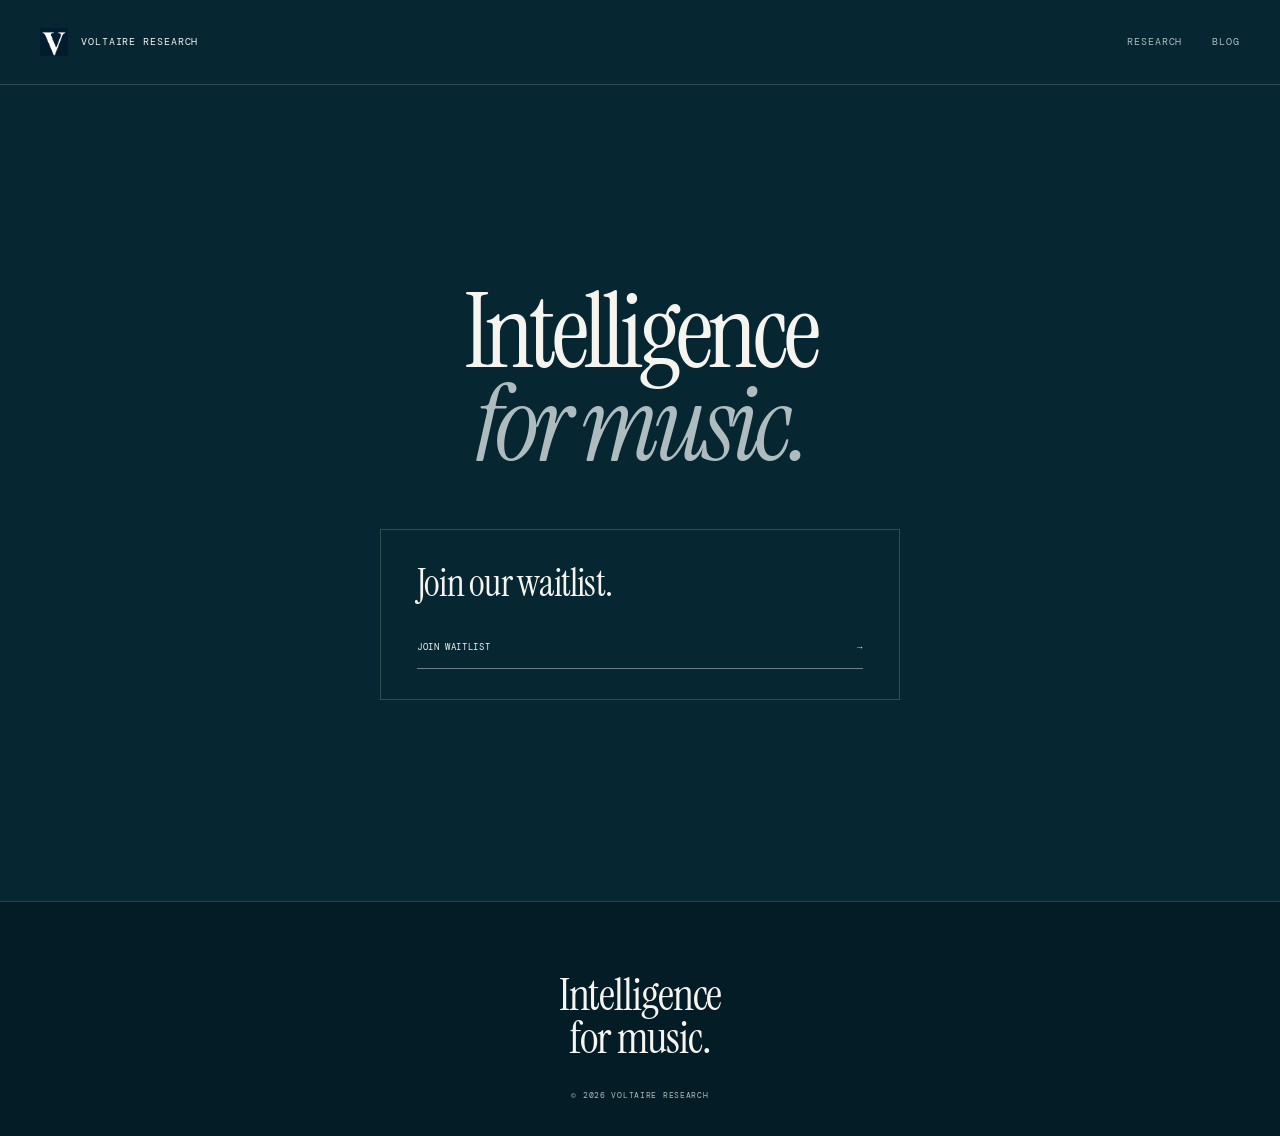
==== index.html @ 5d94e20f "Add local structured waitlist form" ====
<!doctype html>
<html lang="en">
  <head>
    <meta charset="utf-8" />
    <meta name="viewport" content="width=device-width, initial-scale=1" />
    <meta name="description" content="Voltaire Research is building intelligence for music." />
    <meta name="theme-color" content="#062632" />
    <meta property="og:title" content="Voltaire Research" />
    <meta property="og:description" content="Building intelligence for music." />
    <meta property="og:type" content="website" />
    <meta property="og:image" content="assets/voltaire-wordmark.png" />
    <title>Voltaire Research — Intelligence for music</title>
    <link rel="icon" href="assets/voltaire-mark.png" />
    <link rel="preconnect" href="https://fonts.googleapis.com" />
    <link rel="preconnect" href="https://fonts.gstatic.com" crossorigin />
    <link href="https://fonts.googleapis.com/css2?family=DM+Mono:wght@300;400&family=Instrument+Serif:ital@0;1&family=Manrope:wght@400;500&display=swap" rel="stylesheet" />
    <link rel="stylesheet" href="styles.css" />
  </head>
  <body>
    <header class="site-header">
      <nav class="shell nav" aria-label="Primary navigation">
        <a class="brand" href="./" aria-label="Voltaire Research home">
          <img src="assets/voltaire-mark.png" alt="" />
          <span>Voltaire Research</span>
        </a>
        <div class="nav-links">
          <a class="journal-link" href="research/">Research</a>
          <a class="journal-link" href="blog/">Blog</a>
        </div>
      </nav>
    </header>

    <main>
      <section class="shell hero" aria-labelledby="hero-title">
        <div class="hero-copy">
          <h1 id="hero-title">Intelligence<br /><em>for music.</em></h1>
        </div>

        <div class="waitlist-panel" id="waitlist">
          <h2>Join our waitlist.</h2>
          <button class="waitlist-trigger" type="button" data-open-waitlist aria-expanded="false" aria-controls="waitlist-form">
            Join waitlist <span aria-hidden="true">→</span>
          </button>

          <form class="waitlist-form" id="waitlist-form" data-waitlist novalidate hidden>
            <div class="name-fields">
              <div class="field">
                <label for="first-name">First name</label>
                <input id="first-name" name="firstName" type="text" autocomplete="given-name" required />
              </div>
              <div class="field">
                <label for="last-name">Last name</label>
                <input id="last-name" name="lastName" type="text" autocomplete="family-name" required />
              </div>
            </div>
            <div class="field">
              <label for="email">Email</label>
              <input id="email" name="email" type="email" autocomplete="email" inputmode="email" required />
            </div>
            <fieldset class="role-field">
              <legend>I am a</legend>
              <div class="role-options">
                <label><input type="radio" name="role" value="student" required /><span>Student</span></label>
                <label><input type="radio" name="role" value="researcher" /><span>Researcher</span></label>
                <label><input type="radio" name="role" value="user" /><span>User</span></label>
              </div>
            </fieldset>
            <button class="submit-waitlist" type="submit">Submit <span aria-hidden="true">→</span></button>
            <p class="form-status" data-form-status role="status" aria-live="polite"></p>
          </form>

          <div class="waitlist-success" data-waitlist-success hidden>
            <p>You’re on the list.</p>
            <button class="text-button" type="button" data-add-another>Add another entry</button>
          </div>

          <button class="export-button" type="button" data-export-waitlist hidden>Download local signups (.json)</button>
        </div>
      </section>

    </main>

    <footer class="site-footer">
      <div class="shell footer-grid">
        <div class="footer-meta">
          <p class="footer-statement">Intelligence<br />for music.</p>
          <p>© 2026 Voltaire Research</p>
        </div>
      </div>
    </footer>
    <script src="site.js"></script>
  </body>
</html>
---- styles.css ----
:root {
  color-scheme: dark;
  --ink: #062632;
  --ink-deep: #041c25;
  --paper: #f6f4ee;
  --muted: #aebcc0;
  --line: rgba(246, 244, 238, 0.18);
  --line-strong: rgba(246, 244, 238, 0.42);
}

* { box-sizing: border-box; }
[hidden] { display: none !important; }
html { scroll-behavior: smooth; }
body {
  margin: 0;
  background: var(--ink);
  color: var(--paper);
  font-family: "Manrope", sans-serif;
  font-size: 15px;
  line-height: 1.6;
  -webkit-font-smoothing: antialiased;
}
a { color: inherit; text-decoration: none; }
button, input { font: inherit; }
::selection { background: var(--paper); color: var(--ink); }
.shell { width: min(1240px, calc(100% - 80px)); margin-inline: auto; }

.site-header {
  position: relative;
  z-index: 10;
  border-bottom: 1px solid var(--line);
}
.nav { min-height: 84px; display: flex; align-items: center; justify-content: space-between; }
.nav-links { display: flex; align-items: center; gap: 30px; }
.brand { display: inline-flex; align-items: center; gap: 13px; }
.brand img { width: 28px; height: 28px; object-fit: cover; }
.brand span, .journal-link, .footer-meta {
  font-family: "DM Mono", monospace;
  text-transform: uppercase;
  letter-spacing: 0.09em;
}
.brand span { font-size: 10px; }
.journal-link { display: flex; gap: 12px; align-items: center; font-size: 10px; color: var(--muted); transition: color 180ms ease; }
.journal-link span { transition: transform 180ms ease; }
.journal-link:hover, .journal-link:focus-visible { color: var(--paper); }
.journal-link:hover span { transform: translate(3px, -3px); }

.hero {
  min-height: calc(100vh - 84px);
  display: flex;
  flex-direction: column;
  justify-content: center;
  align-items: center;
  gap: 58px;
  padding-block: 82px;
  text-align: center;
}
.hero-copy { width: 100%; }
h1 { margin: 0; font-family: "Instrument Serif", serif; font-size: clamp(68px, 8.2vw, 118px); font-weight: 400; letter-spacing: -0.045em; line-height: 0.88; }
h1 em { color: var(--muted); font-weight: 400; }
.waitlist-panel { width: min(100%, 520px); border: 1px solid var(--line); padding: 34px 36px 30px; text-align: left; }
.waitlist-panel h2 { margin: 0 0 8px; font-family: "Instrument Serif", serif; font-size: clamp(32px, 3vw, 42px); font-weight: 400; line-height: 1.02; letter-spacing: -0.02em; }
.waitlist-trigger { width: 100%; display: flex; justify-content: space-between; margin-top: 24px; border: 0; border-bottom: 1px solid var(--line-strong); background: transparent; color: var(--paper); padding: 13px 0; text-align: left; }
.waitlist-form { margin-top: 30px; }
.name-fields { display: grid; grid-template-columns: 1fr 1fr; gap: 24px; }
.field { margin-bottom: 22px; border-bottom: 1px solid var(--line); }
.field:focus-within { border-color: var(--paper); }
.field label, .role-field legend { display: block; margin-bottom: 2px; color: var(--muted); font-family: "DM Mono", monospace; font-size: 8px; letter-spacing: .07em; text-transform: uppercase; }
.field input { width: 100%; min-width: 0; border: 0; outline: 0; background: transparent; color: var(--paper); padding: 8px 0 10px; font-size: 13px; }
.role-field { margin: 4px 0 26px; border: 0; padding: 0; }
.role-field legend { margin-bottom: 10px; }
.role-options { display: grid; grid-template-columns: repeat(3, 1fr); border: 1px solid var(--line); }
.role-options label { cursor: pointer; }
.role-options input { position: absolute; opacity: 0; pointer-events: none; }
.role-options span { display: block; padding: 10px 8px; color: var(--muted); font-family: "DM Mono", monospace; font-size: 8px; letter-spacing: .05em; text-align: center; text-transform: uppercase; transition: background 160ms ease, color 160ms ease; }
.role-options label + label { border-left: 1px solid var(--line); }
.role-options input:checked + span { background: var(--paper); color: var(--ink); }
.role-options input:focus-visible + span { outline: 1px solid var(--paper); outline-offset: -3px; }
button { border: 0; background: transparent; color: var(--paper); padding: 13px 0; font-family: "DM Mono", monospace; font-size: 9px; letter-spacing: 0.07em; text-transform: uppercase; cursor: pointer; }
button span { display: inline-block; margin-left: 8px; transition: transform 180ms ease; }
button:hover span { transform: translateX(4px); }
.submit-waitlist { width: 100%; border-bottom: 1px solid var(--line-strong); text-align: left; }
.form-status { min-height: 1.6em; margin: 11px 0 0; color: var(--paper); font-size: 11px; }
.waitlist-success { margin-top: 28px; border-top: 1px solid var(--line-strong); padding-top: 20px; }
.waitlist-success p { margin: 0; font-family: "Instrument Serif", serif; font-size: 26px; }
.text-button, .export-button { color: var(--muted); padding-bottom: 3px; border-bottom: 1px solid var(--line); }
.text-button { margin-top: 12px; }
.export-button { margin-top: 24px; font-size: 8px; }
.text-button:hover, .export-button:hover { color: var(--paper); border-color: var(--paper); }

.site-footer { border-top: 1px solid var(--line); background: var(--ink-deep); padding-block: 72px 34px; }
.footer-grid { display: flex; justify-content: center; align-items: center; }
.footer-meta { color: var(--muted); font-size: 8px; text-align: center; }
.footer-meta p { margin: 8px 0 0; }
.footer-meta .footer-statement { margin: 0 0 30px; color: var(--paper); font-family: "Instrument Serif", serif; font-size: clamp(30px, 3.5vw, 48px); line-height: .95; letter-spacing: -0.025em; text-transform: none; }

@media (max-width: 900px) {
  .shell { width: min(100% - 40px, 1240px); }
  .hero { min-height: calc(100vh - 84px); gap: 52px; padding-block: 72px; }
}
@media (max-width: 560px) {
  .nav { min-height: 70px; }
  .brand span { display: none; }
  .hero { padding-block: 64px 72px; }
  h1 { font-size: clamp(54px, 16vw, 76px); }
  .waitlist-panel { padding: 28px 24px 24px; }
  .name-fields { grid-template-columns: 1fr; gap: 0; }
  .footer-meta { text-align: center; }
}
@media (prefers-reduced-motion: reduce) {
  * { scroll-behavior: auto !important; transition: none !important; }
}
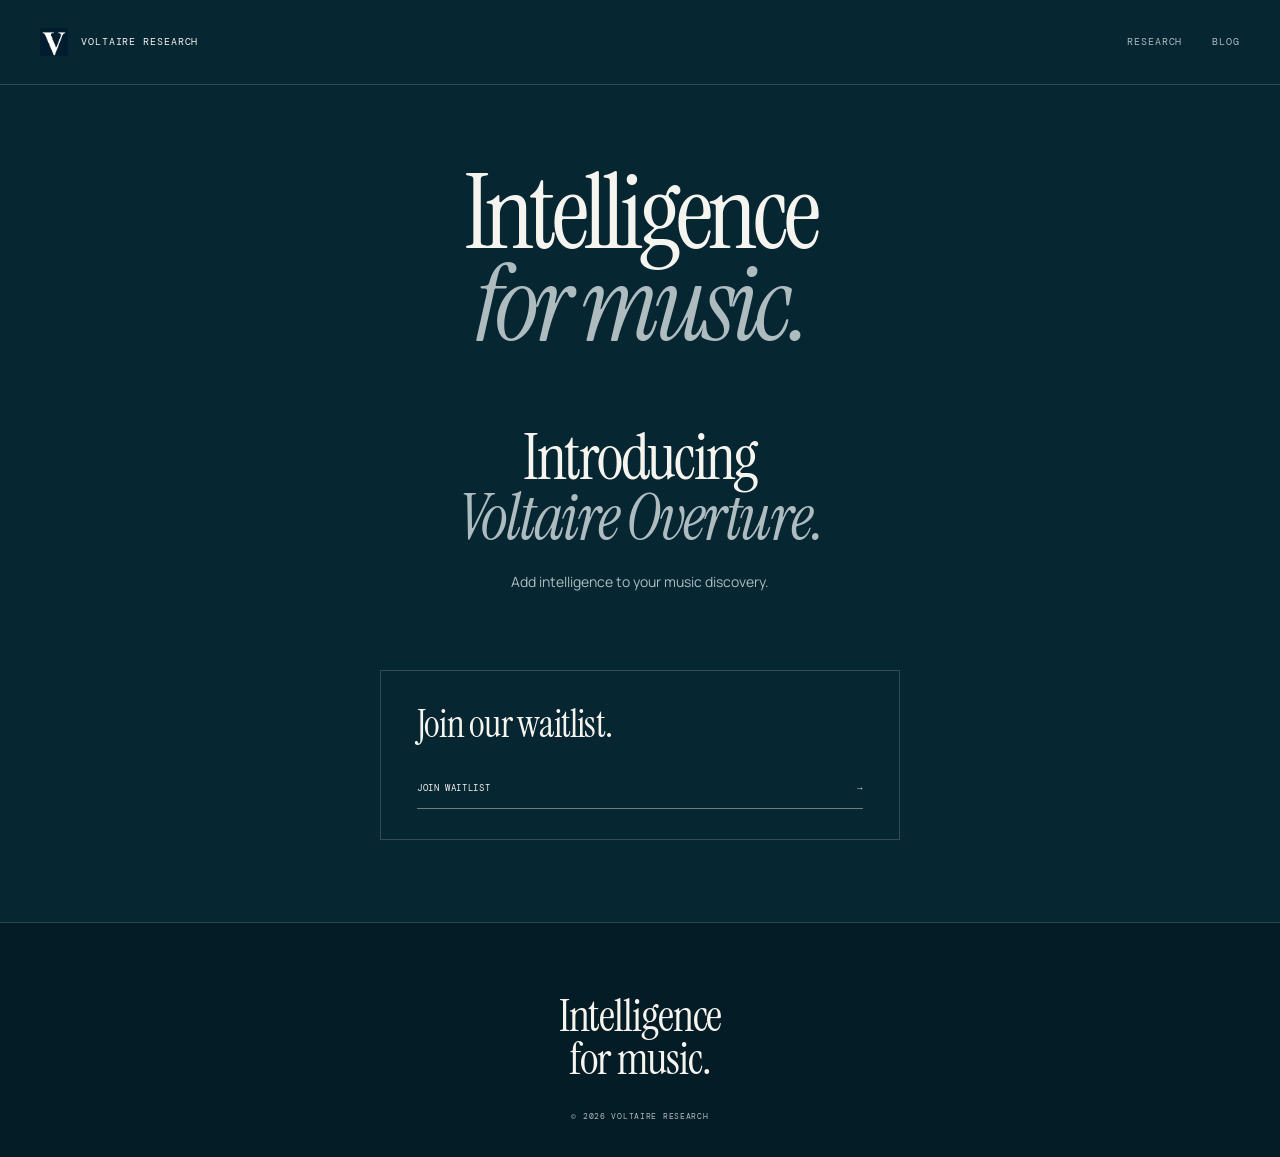
==== commit d14f4722: "Introduce Voltaire Overture" ====
--- a/index.html
+++ b/index.html
@@ -36,6 +36,11 @@
           <h1 id="hero-title">Intelligence<br /><em>for music.</em></h1>
         </div>
 
+        <section class="overture-intro" aria-labelledby="overture-title">
+          <h2 id="overture-title">Introducing<br /><em>Voltaire Overture.</em></h2>
+          <p>Add intelligence to your music discovery.</p>
+        </section>
+
         <div class="waitlist-panel" id="waitlist">
           <h2>Join our waitlist.</h2>
           <button class="waitlist-trigger" type="button" data-open-waitlist aria-expanded="false" aria-controls="waitlist-form">
@@ -70,11 +75,8 @@
           </form>
 
           <div class="waitlist-success" data-waitlist-success hidden>
-            <p>You’re on the list.</p>
-            <button class="text-button" type="button" data-add-another>Add another entry</button>
+            <p>Thank you.</p>
           </div>
-
-          <button class="export-button" type="button" data-export-waitlist hidden>Download local signups (.json)</button>
         </div>
       </section>
 
--- a/styles.css
+++ b/styles.css
@@ -58,6 +58,10 @@
 .hero-copy { width: 100%; }
 h1 { margin: 0; font-family: "Instrument Serif", serif; font-size: clamp(68px, 8.2vw, 118px); font-weight: 400; letter-spacing: -0.045em; line-height: 0.88; }
 h1 em { color: var(--muted); font-weight: 400; }
+.overture-intro { width: min(100%, 720px); padding-block: 18px; }
+.overture-intro h2 { margin: 0; font-family: "Instrument Serif", serif; font-size: clamp(44px, 5vw, 68px); font-weight: 400; letter-spacing: -0.035em; line-height: .95; }
+.overture-intro h2 em { color: var(--muted); font-weight: 400; }
+.overture-intro p { margin: 22px 0 0; color: var(--muted); font-size: 14px; }
 .waitlist-panel { width: min(100%, 520px); border: 1px solid var(--line); padding: 34px 36px 30px; text-align: left; }
 .waitlist-panel h2 { margin: 0 0 8px; font-family: "Instrument Serif", serif; font-size: clamp(32px, 3vw, 42px); font-weight: 400; line-height: 1.02; letter-spacing: -0.02em; }
 .waitlist-trigger { width: 100%; display: flex; justify-content: space-between; margin-top: 24px; border: 0; border-bottom: 1px solid var(--line-strong); background: transparent; color: var(--paper); padding: 13px 0; text-align: left; }
@@ -83,10 +87,6 @@
 .form-status { min-height: 1.6em; margin: 11px 0 0; color: var(--paper); font-size: 11px; }
 .waitlist-success { margin-top: 28px; border-top: 1px solid var(--line-strong); padding-top: 20px; }
 .waitlist-success p { margin: 0; font-family: "Instrument Serif", serif; font-size: 26px; }
-.text-button, .export-button { color: var(--muted); padding-bottom: 3px; border-bottom: 1px solid var(--line); }
-.text-button { margin-top: 12px; }
-.export-button { margin-top: 24px; font-size: 8px; }
-.text-button:hover, .export-button:hover { color: var(--paper); border-color: var(--paper); }
 
 .site-footer { border-top: 1px solid var(--line); background: var(--ink-deep); padding-block: 72px 34px; }
 .footer-grid { display: flex; justify-content: center; align-items: center; }
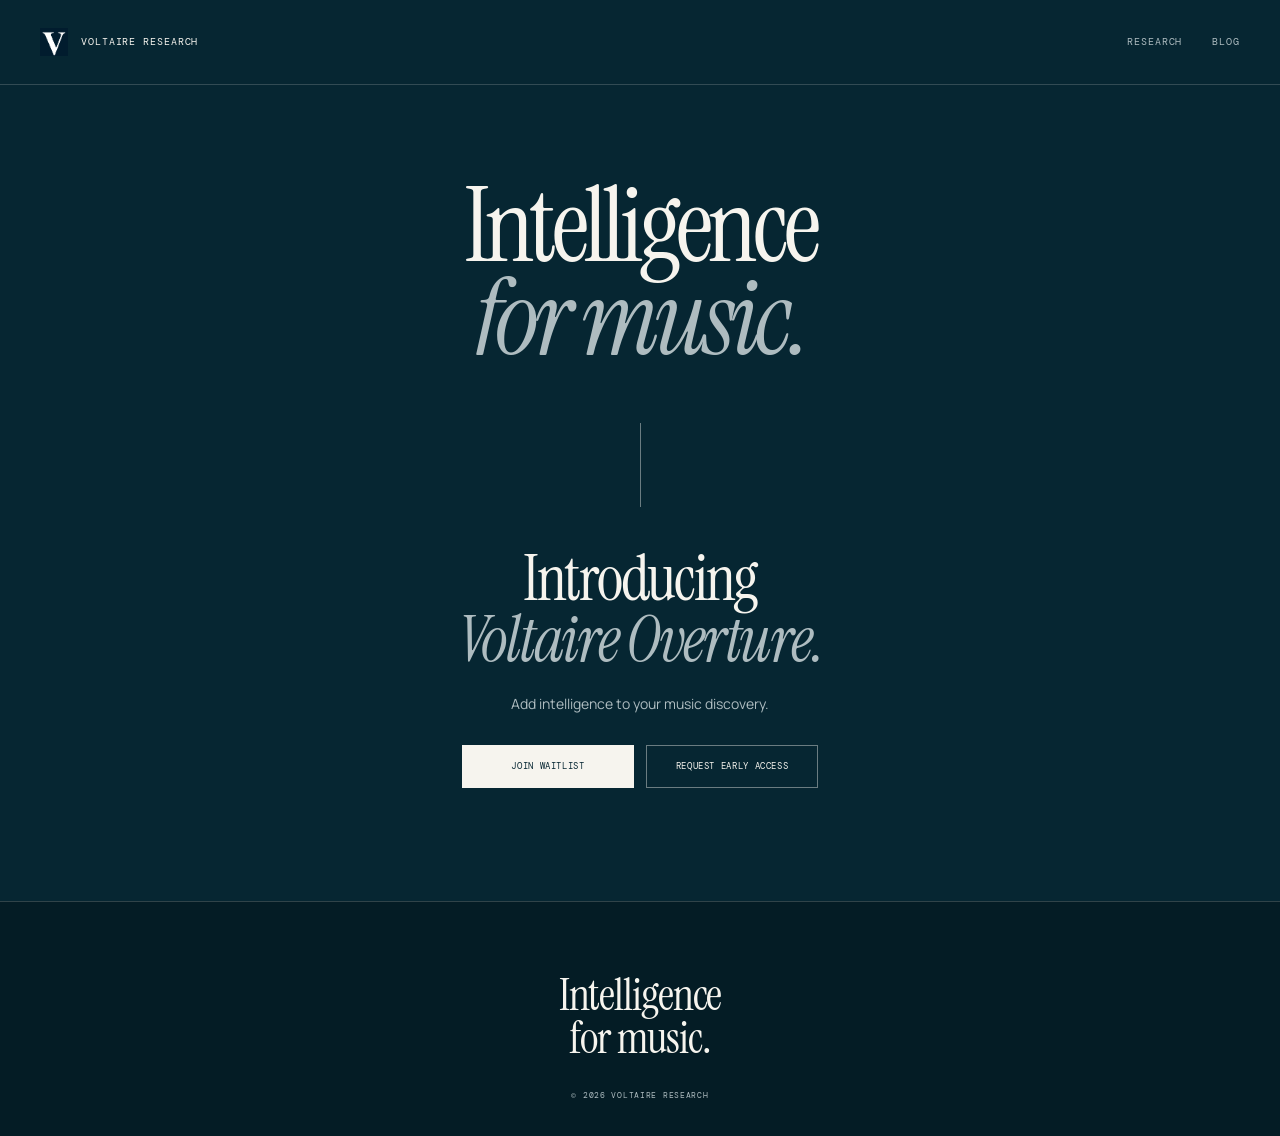
==== commit a396a4a0: "Add Overture waitlist calls to action" ====
--- a/index.html
+++ b/index.html
@@ -39,9 +39,13 @@
         <section class="overture-intro" aria-labelledby="overture-title">
           <h2 id="overture-title">Introducing<br /><em>Voltaire Overture.</em></h2>
           <p>Add intelligence to your music discovery.</p>
+          <div class="overture-actions">
+            <button class="overture-action primary" type="button" data-waitlist-cta>Join waitlist</button>
+            <button class="overture-action secondary" type="button" data-waitlist-cta>Request early access</button>
+          </div>
         </section>
 
-        <div class="waitlist-panel" id="waitlist">
+        <div class="waitlist-panel" id="waitlist" hidden>
           <h2>Join our waitlist.</h2>
           <button class="waitlist-trigger" type="button" data-open-waitlist aria-expanded="false" aria-controls="waitlist-form">
             Join waitlist <span aria-hidden="true">→</span>
--- a/styles.css
+++ b/styles.css
@@ -58,10 +58,17 @@
 .hero-copy { width: 100%; }
 h1 { margin: 0; font-family: "Instrument Serif", serif; font-size: clamp(68px, 8.2vw, 118px); font-weight: 400; letter-spacing: -0.045em; line-height: 0.88; }
 h1 em { color: var(--muted); font-weight: 400; }
-.overture-intro { width: min(100%, 720px); padding-block: 18px; }
+.overture-intro { width: min(100%, 720px); padding-block: 0 18px; }
+.overture-intro::before { content: ""; display: block; width: 1px; height: 84px; margin: 0 auto 42px; background: var(--line-strong); }
 .overture-intro h2 { margin: 0; font-family: "Instrument Serif", serif; font-size: clamp(44px, 5vw, 68px); font-weight: 400; letter-spacing: -0.035em; line-height: .95; }
 .overture-intro h2 em { color: var(--muted); font-weight: 400; }
 .overture-intro p { margin: 22px 0 0; color: var(--muted); font-size: 14px; }
+.overture-actions { display: flex; justify-content: center; gap: 12px; margin-top: 30px; }
+.overture-action { min-width: 172px; border: 1px solid var(--line-strong); padding: 13px 20px; text-align: center; transition: background 160ms ease, color 160ms ease, border-color 160ms ease; }
+.overture-action.primary { background: var(--paper); color: var(--ink); border-color: var(--paper); }
+.overture-action.secondary { background: transparent; color: var(--paper); }
+.overture-action.primary:hover { background: transparent; color: var(--paper); }
+.overture-action.secondary:hover { background: var(--paper); color: var(--ink); border-color: var(--paper); }
 .waitlist-panel { width: min(100%, 520px); border: 1px solid var(--line); padding: 34px 36px 30px; text-align: left; }
 .waitlist-panel h2 { margin: 0 0 8px; font-family: "Instrument Serif", serif; font-size: clamp(32px, 3vw, 42px); font-weight: 400; line-height: 1.02; letter-spacing: -0.02em; }
 .waitlist-trigger { width: 100%; display: flex; justify-content: space-between; margin-top: 24px; border: 0; border-bottom: 1px solid var(--line-strong); background: transparent; color: var(--paper); padding: 13px 0; text-align: left; }
@@ -103,6 +110,8 @@
   .brand span { display: none; }
   .hero { padding-block: 64px 72px; }
   h1 { font-size: clamp(54px, 16vw, 76px); }
+  .overture-actions { flex-direction: column; }
+  .overture-action { width: 100%; }
   .waitlist-panel { padding: 28px 24px 24px; }
   .name-fields { grid-template-columns: 1fr; gap: 0; }
   .footer-meta { text-align: center; }
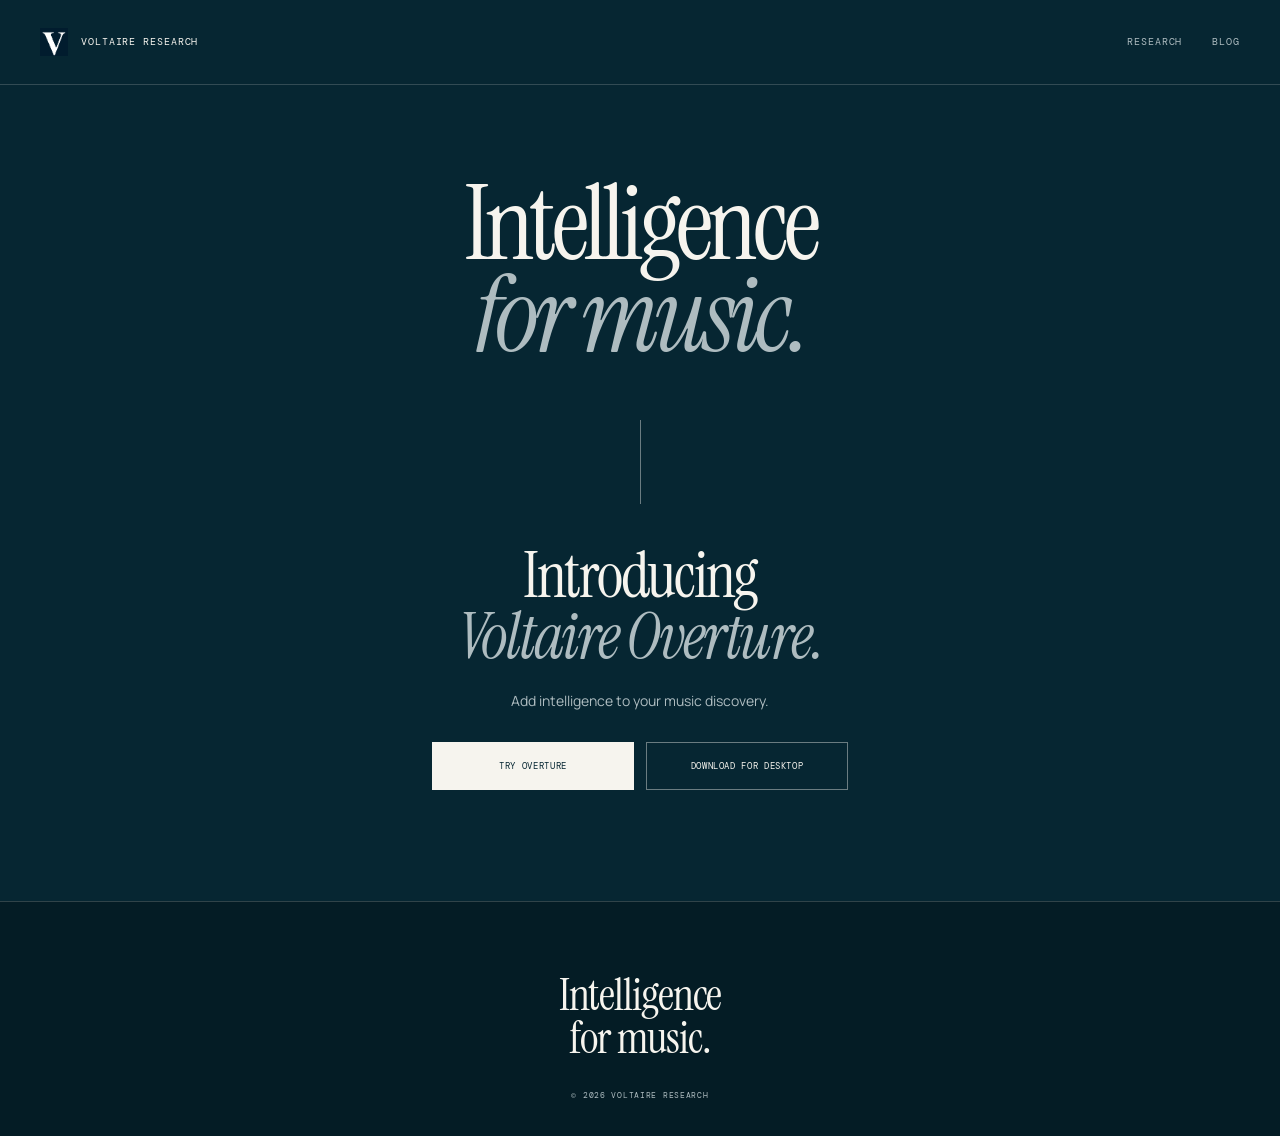
==== commit f196828b: "Add platform-aware Overture waitlist modal" ====
--- a/index.html
+++ b/index.html
@@ -40,18 +40,19 @@
           <h2 id="overture-title">Introducing<br /><em>Voltaire Overture.</em></h2>
           <p>Add intelligence to your music discovery.</p>
           <div class="overture-actions">
-            <button class="overture-action primary" type="button" data-waitlist-cta>Join waitlist</button>
-            <button class="overture-action secondary" type="button" data-waitlist-cta>Request early access</button>
+            <button class="overture-action primary" type="button" data-waitlist-cta>Try Overture</button>
+            <button class="overture-action secondary" type="button" data-waitlist-cta>
+              <span data-platform-label>Download for desktop</span>
+              <span class="platform-icon" data-platform-icon aria-hidden="true"></span>
+            </button>
           </div>
         </section>
 
-        <div class="waitlist-panel" id="waitlist" hidden>
-          <h2>Join our waitlist.</h2>
-          <button class="waitlist-trigger" type="button" data-open-waitlist aria-expanded="false" aria-controls="waitlist-form">
-            Join waitlist <span aria-hidden="true">→</span>
-          </button>
-
-          <form class="waitlist-form" id="waitlist-form" data-waitlist novalidate hidden>
+        <dialog class="waitlist-dialog" data-waitlist-dialog aria-labelledby="waitlist-title">
+          <button class="modal-close" type="button" data-close-waitlist aria-label="Close waitlist form">×</button>
+          <div class="waitlist-panel" id="waitlist">
+            <h2 id="waitlist-title">Join our waitlist.</h2>
+            <form class="waitlist-form" id="waitlist-form" data-waitlist novalidate>
             <div class="name-fields">
               <div class="field">
                 <label for="first-name">First name</label>
@@ -76,12 +77,13 @@
             </fieldset>
             <button class="submit-waitlist" type="submit">Submit <span aria-hidden="true">→</span></button>
             <p class="form-status" data-form-status role="status" aria-live="polite"></p>
-          </form>
+            </form>
 
-          <div class="waitlist-success" data-waitlist-success hidden>
-            <p>Thank you.</p>
+            <div class="waitlist-success" data-waitlist-success hidden>
+              <p>Thank you.</p>
+            </div>
           </div>
-        </div>
+        </dialog>
       </section>
 
     </main>
--- a/styles.css
+++ b/styles.css
@@ -64,14 +64,21 @@
 .overture-intro h2 em { color: var(--muted); font-weight: 400; }
 .overture-intro p { margin: 22px 0 0; color: var(--muted); font-size: 14px; }
 .overture-actions { display: flex; justify-content: center; gap: 12px; margin-top: 30px; }
-.overture-action { min-width: 172px; border: 1px solid var(--line-strong); padding: 13px 20px; text-align: center; transition: background 160ms ease, color 160ms ease, border-color 160ms ease; }
+.overture-action { min-width: 202px; min-height: 48px; display: inline-flex; align-items: center; justify-content: center; gap: 9px; border: 1px solid var(--line-strong); padding: 14px 24px; text-align: center; transition: background 160ms ease, color 160ms ease, border-color 160ms ease; }
 .overture-action.primary { background: var(--paper); color: var(--ink); border-color: var(--paper); }
 .overture-action.secondary { background: transparent; color: var(--paper); }
 .overture-action.primary:hover { background: transparent; color: var(--paper); }
 .overture-action.secondary:hover { background: var(--paper); color: var(--ink); border-color: var(--paper); }
-.waitlist-panel { width: min(100%, 520px); border: 1px solid var(--line); padding: 34px 36px 30px; text-align: left; }
+.platform-icon { position: relative; flex: 0 0 14px; width: 14px; height: 14px; margin-left: 0; }
+.platform-icon[data-platform="macos"]::before { content: ""; position: absolute; inset: -5px 0 0; font-family: Arial, sans-serif; font-size: 17px; line-height: 1; }
+.platform-icon[data-platform="windows"] { background: linear-gradient(currentColor 0 0) 0 0/6px 6px no-repeat, linear-gradient(currentColor 0 0) 8px 0/6px 6px no-repeat, linear-gradient(currentColor 0 0) 0 8px/6px 6px no-repeat, linear-gradient(currentColor 0 0) 8px 8px/6px 6px no-repeat; }
+.platform-icon[data-platform="desktop"] { display: none; }
+.waitlist-dialog { width: min(520px, calc(100% - 32px)); max-height: calc(100vh - 32px); overflow: auto; border: 1px solid var(--line-strong); background: var(--ink-deep); color: var(--paper); padding: 0; }
+.waitlist-dialog::backdrop { background: rgba(2, 14, 19, .78); backdrop-filter: blur(8px); }
+.modal-close { position: absolute; z-index: 2; top: 15px; right: 18px; padding: 3px 7px; color: var(--muted); font-family: "Manrope", sans-serif; font-size: 22px; font-weight: 300; line-height: 1; }
+.modal-close:hover { color: var(--paper); }
+.waitlist-panel { width: 100%; padding: 42px 40px 34px; text-align: left; }
 .waitlist-panel h2 { margin: 0 0 8px; font-family: "Instrument Serif", serif; font-size: clamp(32px, 3vw, 42px); font-weight: 400; line-height: 1.02; letter-spacing: -0.02em; }
-.waitlist-trigger { width: 100%; display: flex; justify-content: space-between; margin-top: 24px; border: 0; border-bottom: 1px solid var(--line-strong); background: transparent; color: var(--paper); padding: 13px 0; text-align: left; }
 .waitlist-form { margin-top: 30px; }
 .name-fields { display: grid; grid-template-columns: 1fr 1fr; gap: 24px; }
 .field { margin-bottom: 22px; border-bottom: 1px solid var(--line); }
@@ -88,8 +95,8 @@
 .role-options input:checked + span { background: var(--paper); color: var(--ink); }
 .role-options input:focus-visible + span { outline: 1px solid var(--paper); outline-offset: -3px; }
 button { border: 0; background: transparent; color: var(--paper); padding: 13px 0; font-family: "DM Mono", monospace; font-size: 9px; letter-spacing: 0.07em; text-transform: uppercase; cursor: pointer; }
-button span { display: inline-block; margin-left: 8px; transition: transform 180ms ease; }
-button:hover span { transform: translateX(4px); }
+.submit-waitlist span { display: inline-block; margin-left: 8px; transition: transform 180ms ease; }
+.submit-waitlist:hover span { transform: translateX(4px); }
 .submit-waitlist { width: 100%; border-bottom: 1px solid var(--line-strong); text-align: left; }
 .form-status { min-height: 1.6em; margin: 11px 0 0; color: var(--paper); font-size: 11px; }
 .waitlist-success { margin-top: 28px; border-top: 1px solid var(--line-strong); padding-top: 20px; }
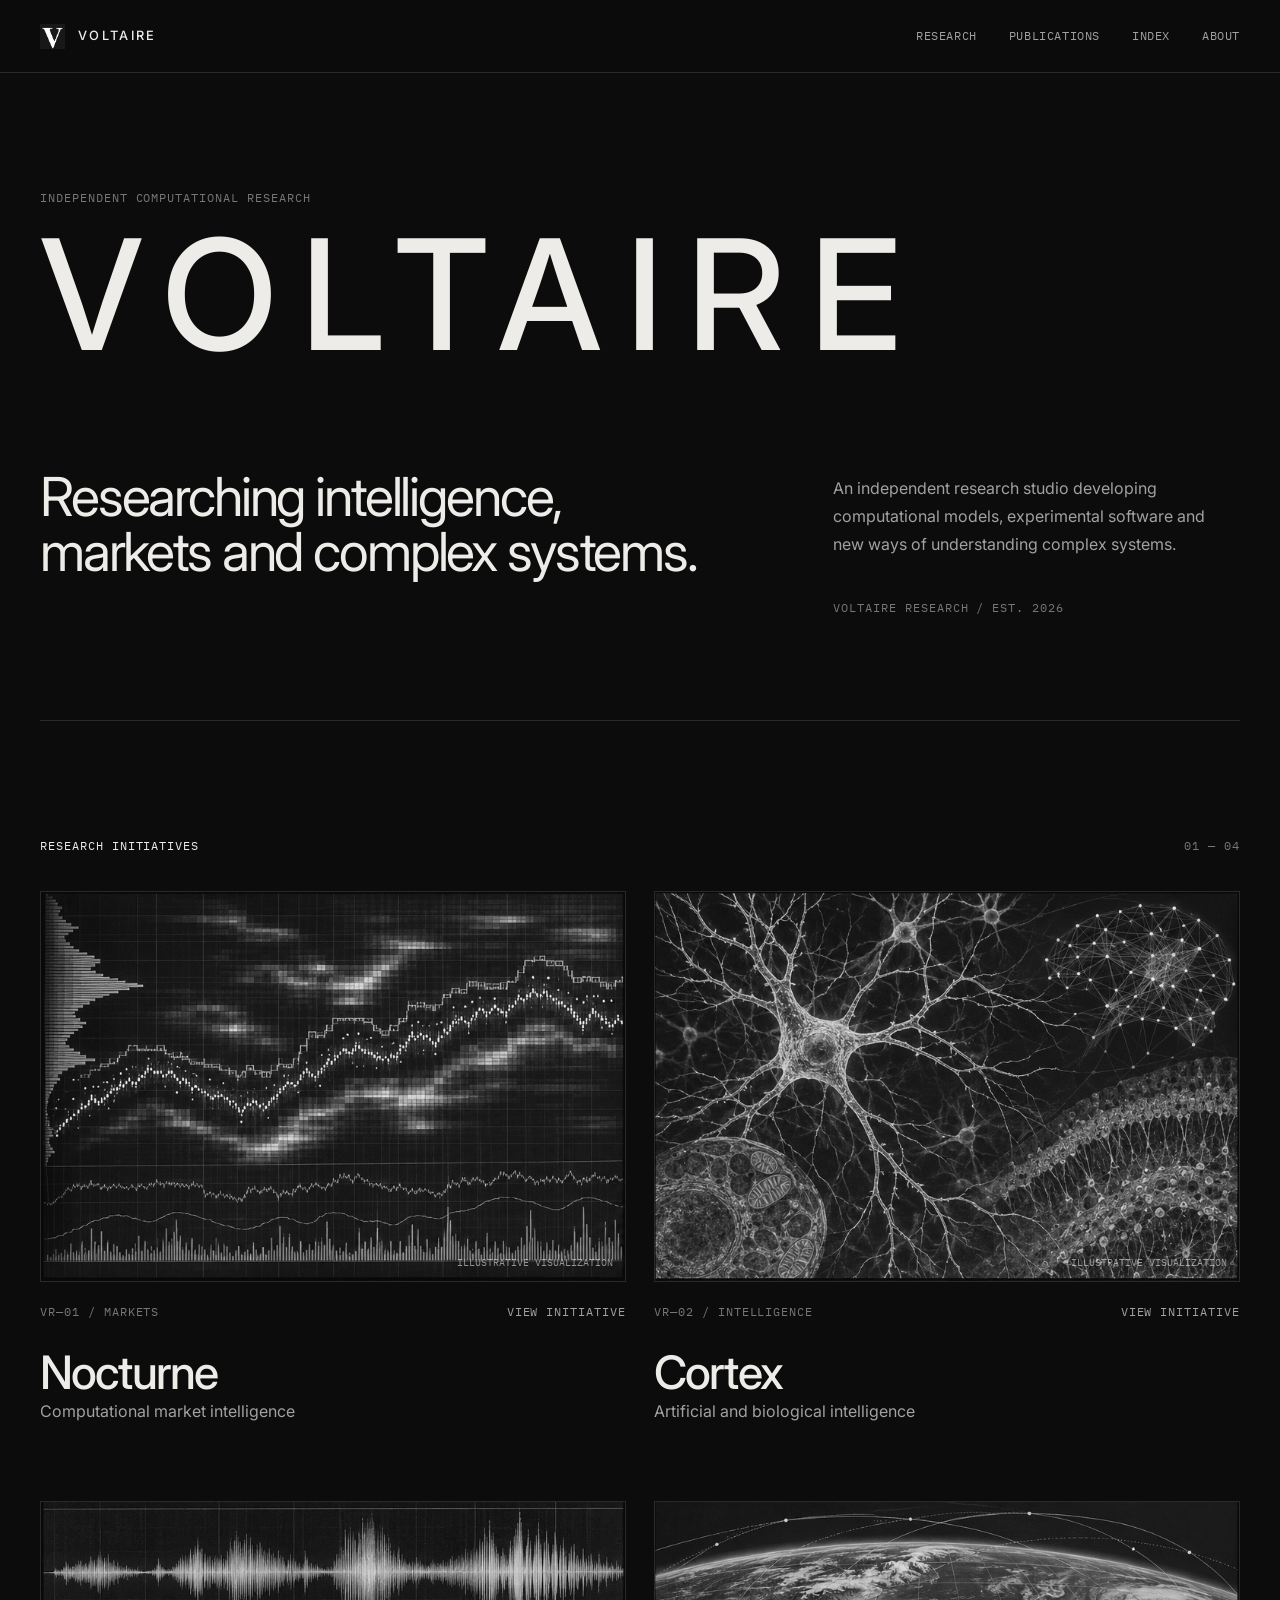
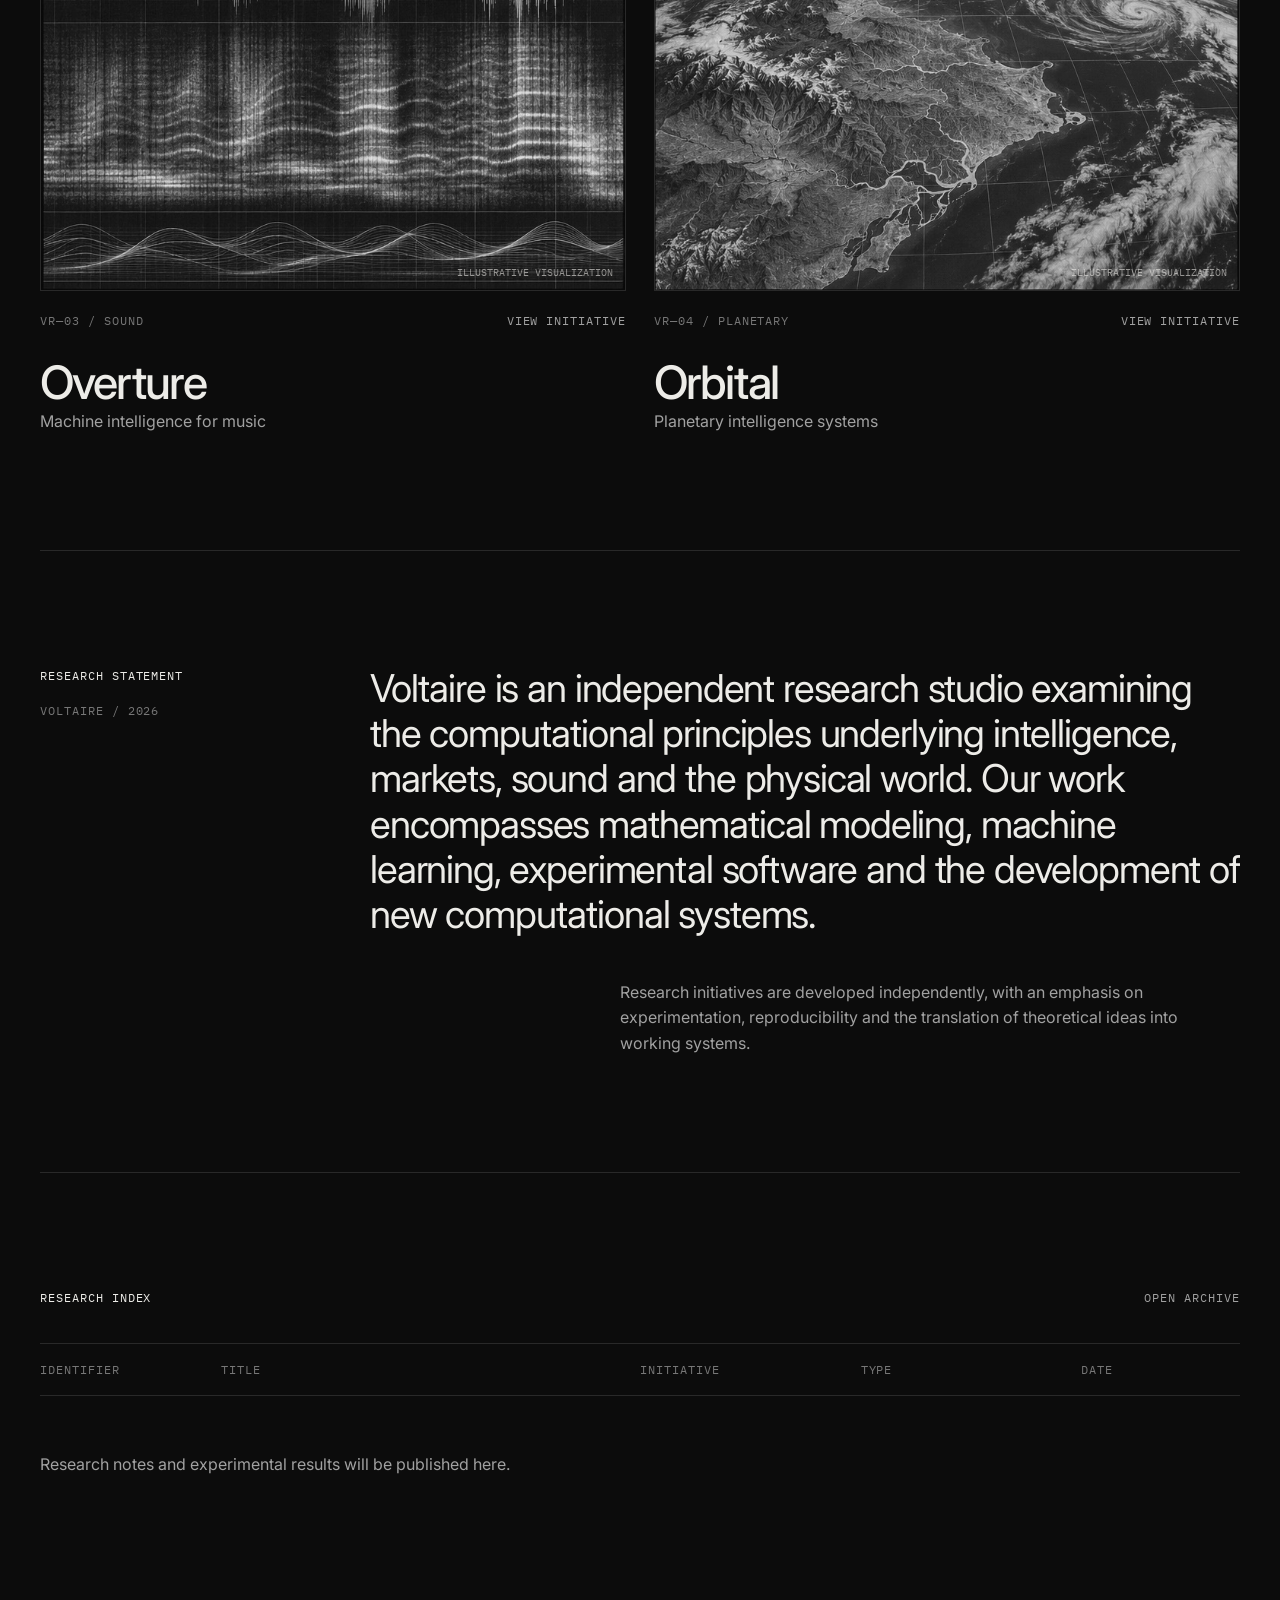
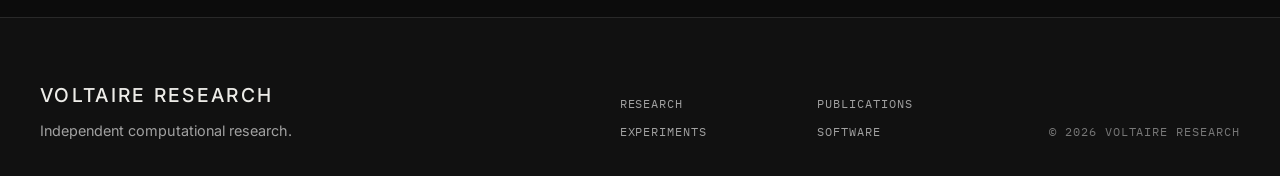
==== commit 4835f165: "Rebuild Voltaire as a research institution" ====
--- a/index.html
+++ b/index.html
@@ -3,99 +3,52 @@
   <head>
     <meta charset="utf-8" />
     <meta name="viewport" content="width=device-width, initial-scale=1" />
-    <meta name="description" content="Voltaire Research is building intelligence for music." />
-    <meta name="theme-color" content="#062632" />
+    <meta name="description" content="Voltaire Research is an independent computational research studio exploring intelligence, markets, sound and planetary systems." />
+    <meta name="theme-color" content="#0c0c0c" />
     <meta property="og:title" content="Voltaire Research" />
-    <meta property="og:description" content="Building intelligence for music." />
+    <meta property="og:description" content="Researching intelligence, markets and complex systems." />
     <meta property="og:type" content="website" />
-    <meta property="og:image" content="assets/voltaire-wordmark.png" />
-    <title>Voltaire Research — Intelligence for music</title>
+    <meta property="og:image" content="assets/research/cortex.jpg" />
+    <title>Voltaire Research — Independent Computational Research</title>
     <link rel="icon" href="assets/voltaire-mark.png" />
     <link rel="preconnect" href="https://fonts.googleapis.com" />
     <link rel="preconnect" href="https://fonts.gstatic.com" crossorigin />
-    <link href="https://fonts.googleapis.com/css2?family=DM+Mono:wght@300;400&family=Instrument+Serif:ital@0;1&family=Manrope:wght@400;500&display=swap" rel="stylesheet" />
+    <link href="https://fonts.googleapis.com/css2?family=IBM+Plex+Mono:wght@400;500&family=Inter:wght@400;500;600&display=swap" rel="stylesheet" />
     <link rel="stylesheet" href="styles.css" />
   </head>
-  <body>
-    <header class="site-header">
-      <nav class="shell nav" aria-label="Primary navigation">
-        <a class="brand" href="./" aria-label="Voltaire Research home">
-          <img src="assets/voltaire-mark.png" alt="" />
-          <span>Voltaire Research</span>
-        </a>
-        <div class="nav-links">
-          <a class="journal-link" href="research/">Research</a>
-          <a class="journal-link" href="blog/">Blog</a>
+  <body data-root="./">
+    <div data-site-header></div>
+    <main>
+      <section class="institutional-hero site-shell">
+        <p class="meta-label">Independent computational research</p>
+        <h1>Voltaire</h1>
+        <div class="hero-lower">
+          <p class="hero-tagline">Researching intelligence, markets and complex systems.</p>
+          <div>
+            <p class="hero-support">An independent research studio developing computational models, experimental software and new ways of understanding complex systems.</p>
+            <p class="institution-id">Voltaire Research / Est. 2026</p>
+          </div>
         </div>
-      </nav>
-    </header>
-
-    <main>
-      <section class="shell hero" aria-labelledby="hero-title">
-        <div class="hero-copy">
-          <h1 id="hero-title">Intelligence<br /><em>for music.</em></h1>
+      </section>
+      <section class="section site-shell" aria-labelledby="initiatives-title">
+        <div class="section-heading"><h2 id="initiatives-title">Research initiatives</h2><span>01 — 04</span></div>
+        <div class="initiative-grid">
+          <a class="initiative-card" href="research/nocturne/"><figure><img src="assets/research/nocturne.jpg" alt="Illustrative grayscale visualization of market microstructure, liquidity and time-series data." /><figcaption>Illustrative visualization</figcaption></figure><div class="initiative-meta"><span>VR—01 / Markets</span><span>View initiative</span></div><h3>Nocturne</h3><p>Computational market intelligence</p></a>
+          <a class="initiative-card" href="research/cortex/"><figure><img src="assets/research/cortex.jpg" alt="Illustrative grayscale neural connectome with biological cells and computational network structures." /><figcaption>Illustrative visualization</figcaption></figure><div class="initiative-meta"><span>VR—02 / Intelligence</span><span>View initiative</span></div><h3>Cortex</h3><p>Artificial and biological intelligence</p></a>
+          <a class="initiative-card" href="research/overture/"><figure><img src="assets/research/overture.jpg" alt="Illustrative grayscale audio waveform, spectrogram and harmonic frequency visualization." /><figcaption>Illustrative visualization</figcaption></figure><div class="initiative-meta"><span>VR—03 / Sound</span><span>View initiative</span></div><h3>Overture</h3><p>Machine intelligence for music</p></a>
+          <a class="initiative-card" href="research/orbital/"><figure><img src="assets/research/orbital.jpg" alt="Illustrative grayscale Earth-observation image with topographic data, geospatial grids and orbital tracks." /><figcaption>Illustrative visualization</figcaption></figure><div class="initiative-meta"><span>VR—04 / Planetary</span><span>View initiative</span></div><h3>Orbital</h3><p>Planetary intelligence systems</p></a>
         </div>
-
-        <section class="overture-intro" aria-labelledby="overture-title">
-          <h2 id="overture-title">Introducing<br /><em>Voltaire Overture.</em></h2>
-          <p>Add intelligence to your music discovery.</p>
-          <div class="overture-actions">
-            <button class="overture-action primary" type="button" data-waitlist-cta>Try Overture</button>
-            <button class="overture-action secondary" type="button" data-waitlist-cta>
-              <span data-platform-label>Download for desktop</span>
-              <span class="platform-icon" data-platform-icon aria-hidden="true"></span>
-            </button>
-          </div>
-        </section>
-
-        <dialog class="waitlist-dialog" data-waitlist-dialog aria-labelledby="waitlist-title">
-          <button class="modal-close" type="button" data-close-waitlist aria-label="Close waitlist form">×</button>
-          <div class="waitlist-panel" id="waitlist">
-            <h2 id="waitlist-title">Join our waitlist.</h2>
-            <form class="waitlist-form" id="waitlist-form" data-waitlist novalidate>
-            <div class="name-fields">
-              <div class="field">
-                <label for="first-name">First name</label>
-                <input id="first-name" name="firstName" type="text" autocomplete="given-name" required />
-              </div>
-              <div class="field">
-                <label for="last-name">Last name</label>
-                <input id="last-name" name="lastName" type="text" autocomplete="family-name" required />
-              </div>
-            </div>
-            <div class="field">
-              <label for="email">Email</label>
-              <input id="email" name="email" type="email" autocomplete="email" inputmode="email" required />
-            </div>
-            <fieldset class="role-field">
-              <legend>I am a</legend>
-              <div class="role-options">
-                <label><input type="radio" name="role" value="student" required /><span>Student</span></label>
-                <label><input type="radio" name="role" value="researcher" /><span>Researcher</span></label>
-                <label><input type="radio" name="role" value="user" /><span>User</span></label>
-              </div>
-            </fieldset>
-            <button class="submit-waitlist" type="submit">Submit <span aria-hidden="true">→</span></button>
-            <p class="form-status" data-form-status role="status" aria-live="polite"></p>
-            </form>
-
-            <div class="waitlist-success" data-waitlist-success hidden>
-              <p>Thank you.</p>
-            </div>
-          </div>
-        </dialog>
       </section>
-
+      <section class="section site-shell statement-section" aria-labelledby="statement-title">
+        <div class="section-heading"><h2 id="statement-title">Research statement</h2><span>Voltaire / 2026</span></div>
+        <div class="statement-copy"><p>Voltaire is an independent research studio examining the computational principles underlying intelligence, markets, sound and the physical world. Our work encompasses mathematical modeling, machine learning, experimental software and the development of new computational systems.</p><p>Research initiatives are developed independently, with an emphasis on experimentation, reproducibility and the translation of theoretical ideas into working systems.</p></div>
+      </section>
+      <section class="section site-shell" aria-labelledby="index-title">
+        <div class="section-heading"><h2 id="index-title">Research index</h2><a href="index/">Open archive</a></div>
+        <div class="archive-table" role="table" aria-label="Research outputs"><div class="archive-head" role="row"><span>Identifier</span><span>Title</span><span>Initiative</span><span>Type</span><span>Date</span></div><p class="empty-state">Research notes and experimental results will be published here.</p></div>
+      </section>
     </main>
-
-    <footer class="site-footer">
-      <div class="shell footer-grid">
-        <div class="footer-meta">
-          <p class="footer-statement">Intelligence<br />for music.</p>
-          <p>© 2026 Voltaire Research</p>
-        </div>
-      </div>
-    </footer>
-    <script src="site.js"></script>
+    <div data-site-footer></div>
+    <script src="shared.js"></script>
   </body>
 </html>
--- a/styles.css
+++ b/styles.css
@@ -1,128 +1,15 @@
-:root {
-  color-scheme: dark;
-  --ink: #062632;
-  --ink-deep: #041c25;
-  --paper: #f6f4ee;
-  --muted: #aebcc0;
-  --line: rgba(246, 244, 238, 0.18);
-  --line-strong: rgba(246, 244, 238, 0.42);
-}
-
-* { box-sizing: border-box; }
-[hidden] { display: none !important; }
-html { scroll-behavior: smooth; }
-body {
-  margin: 0;
-  background: var(--ink);
-  color: var(--paper);
-  font-family: "Manrope", sans-serif;
-  font-size: 15px;
-  line-height: 1.6;
-  -webkit-font-smoothing: antialiased;
-}
-a { color: inherit; text-decoration: none; }
-button, input { font: inherit; }
-::selection { background: var(--paper); color: var(--ink); }
-.shell { width: min(1240px, calc(100% - 80px)); margin-inline: auto; }
-
-.site-header {
-  position: relative;
-  z-index: 10;
-  border-bottom: 1px solid var(--line);
-}
-.nav { min-height: 84px; display: flex; align-items: center; justify-content: space-between; }
-.nav-links { display: flex; align-items: center; gap: 30px; }
-.brand { display: inline-flex; align-items: center; gap: 13px; }
-.brand img { width: 28px; height: 28px; object-fit: cover; }
-.brand span, .journal-link, .footer-meta {
-  font-family: "DM Mono", monospace;
-  text-transform: uppercase;
-  letter-spacing: 0.09em;
-}
-.brand span { font-size: 10px; }
-.journal-link { display: flex; gap: 12px; align-items: center; font-size: 10px; color: var(--muted); transition: color 180ms ease; }
-.journal-link span { transition: transform 180ms ease; }
-.journal-link:hover, .journal-link:focus-visible { color: var(--paper); }
-.journal-link:hover span { transform: translate(3px, -3px); }
-
-.hero {
-  min-height: calc(100vh - 84px);
-  display: flex;
-  flex-direction: column;
-  justify-content: center;
-  align-items: center;
-  gap: 58px;
-  padding-block: 82px;
-  text-align: center;
-}
-.hero-copy { width: 100%; }
-h1 { margin: 0; font-family: "Instrument Serif", serif; font-size: clamp(68px, 8.2vw, 118px); font-weight: 400; letter-spacing: -0.045em; line-height: 0.88; }
-h1 em { color: var(--muted); font-weight: 400; }
-.overture-intro { width: min(100%, 720px); padding-block: 0 18px; }
-.overture-intro::before { content: ""; display: block; width: 1px; height: 84px; margin: 0 auto 42px; background: var(--line-strong); }
-.overture-intro h2 { margin: 0; font-family: "Instrument Serif", serif; font-size: clamp(44px, 5vw, 68px); font-weight: 400; letter-spacing: -0.035em; line-height: .95; }
-.overture-intro h2 em { color: var(--muted); font-weight: 400; }
-.overture-intro p { margin: 22px 0 0; color: var(--muted); font-size: 14px; }
-.overture-actions { display: flex; justify-content: center; gap: 12px; margin-top: 30px; }
-.overture-action { min-width: 202px; min-height: 48px; display: inline-flex; align-items: center; justify-content: center; gap: 9px; border: 1px solid var(--line-strong); padding: 14px 24px; text-align: center; transition: background 160ms ease, color 160ms ease, border-color 160ms ease; }
-.overture-action.primary { background: var(--paper); color: var(--ink); border-color: var(--paper); }
-.overture-action.secondary { background: transparent; color: var(--paper); }
-.overture-action.primary:hover { background: transparent; color: var(--paper); }
-.overture-action.secondary:hover { background: var(--paper); color: var(--ink); border-color: var(--paper); }
-.platform-icon { position: relative; flex: 0 0 14px; width: 14px; height: 14px; margin-left: 0; }
-.platform-icon[data-platform="macos"]::before { content: ""; position: absolute; inset: -5px 0 0; font-family: Arial, sans-serif; font-size: 17px; line-height: 1; }
-.platform-icon[data-platform="windows"] { background: linear-gradient(currentColor 0 0) 0 0/6px 6px no-repeat, linear-gradient(currentColor 0 0) 8px 0/6px 6px no-repeat, linear-gradient(currentColor 0 0) 0 8px/6px 6px no-repeat, linear-gradient(currentColor 0 0) 8px 8px/6px 6px no-repeat; }
-.platform-icon[data-platform="desktop"] { display: none; }
-.waitlist-dialog { width: min(520px, calc(100% - 32px)); max-height: calc(100vh - 32px); overflow: auto; border: 1px solid var(--line-strong); background: var(--ink-deep); color: var(--paper); padding: 0; }
-.waitlist-dialog::backdrop { background: rgba(2, 14, 19, .78); backdrop-filter: blur(8px); }
-.modal-close { position: absolute; z-index: 2; top: 15px; right: 18px; padding: 3px 7px; color: var(--muted); font-family: "Manrope", sans-serif; font-size: 22px; font-weight: 300; line-height: 1; }
-.modal-close:hover { color: var(--paper); }
-.waitlist-panel { width: 100%; padding: 42px 40px 34px; text-align: left; }
-.waitlist-panel h2 { margin: 0 0 8px; font-family: "Instrument Serif", serif; font-size: clamp(32px, 3vw, 42px); font-weight: 400; line-height: 1.02; letter-spacing: -0.02em; }
-.waitlist-form { margin-top: 30px; }
-.name-fields { display: grid; grid-template-columns: 1fr 1fr; gap: 24px; }
-.field { margin-bottom: 22px; border-bottom: 1px solid var(--line); }
-.field:focus-within { border-color: var(--paper); }
-.field label, .role-field legend { display: block; margin-bottom: 2px; color: var(--muted); font-family: "DM Mono", monospace; font-size: 8px; letter-spacing: .07em; text-transform: uppercase; }
-.field input { width: 100%; min-width: 0; border: 0; outline: 0; background: transparent; color: var(--paper); padding: 8px 0 10px; font-size: 13px; }
-.role-field { margin: 4px 0 26px; border: 0; padding: 0; }
-.role-field legend { margin-bottom: 10px; }
-.role-options { display: grid; grid-template-columns: repeat(3, 1fr); border: 1px solid var(--line); }
-.role-options label { cursor: pointer; }
-.role-options input { position: absolute; opacity: 0; pointer-events: none; }
-.role-options span { display: block; padding: 10px 8px; color: var(--muted); font-family: "DM Mono", monospace; font-size: 8px; letter-spacing: .05em; text-align: center; text-transform: uppercase; transition: background 160ms ease, color 160ms ease; }
-.role-options label + label { border-left: 1px solid var(--line); }
-.role-options input:checked + span { background: var(--paper); color: var(--ink); }
-.role-options input:focus-visible + span { outline: 1px solid var(--paper); outline-offset: -3px; }
-button { border: 0; background: transparent; color: var(--paper); padding: 13px 0; font-family: "DM Mono", monospace; font-size: 9px; letter-spacing: 0.07em; text-transform: uppercase; cursor: pointer; }
-.submit-waitlist span { display: inline-block; margin-left: 8px; transition: transform 180ms ease; }
-.submit-waitlist:hover span { transform: translateX(4px); }
-.submit-waitlist { width: 100%; border-bottom: 1px solid var(--line-strong); text-align: left; }
-.form-status { min-height: 1.6em; margin: 11px 0 0; color: var(--paper); font-size: 11px; }
-.waitlist-success { margin-top: 28px; border-top: 1px solid var(--line-strong); padding-top: 20px; }
-.waitlist-success p { margin: 0; font-family: "Instrument Serif", serif; font-size: 26px; }
-
-.site-footer { border-top: 1px solid var(--line); background: var(--ink-deep); padding-block: 72px 34px; }
-.footer-grid { display: flex; justify-content: center; align-items: center; }
-.footer-meta { color: var(--muted); font-size: 8px; text-align: center; }
-.footer-meta p { margin: 8px 0 0; }
-.footer-meta .footer-statement { margin: 0 0 30px; color: var(--paper); font-family: "Instrument Serif", serif; font-size: clamp(30px, 3.5vw, 48px); line-height: .95; letter-spacing: -0.025em; text-transform: none; }
-
-@media (max-width: 900px) {
-  .shell { width: min(100% - 40px, 1240px); }
-  .hero { min-height: calc(100vh - 84px); gap: 52px; padding-block: 72px; }
-}
-@media (max-width: 560px) {
-  .nav { min-height: 70px; }
-  .brand span { display: none; }
-  .hero { padding-block: 64px 72px; }
-  h1 { font-size: clamp(54px, 16vw, 76px); }
-  .overture-actions { flex-direction: column; }
-  .overture-action { width: 100%; }
-  .waitlist-panel { padding: 28px 24px 24px; }
-  .name-fields { grid-template-columns: 1fr; gap: 0; }
-  .footer-meta { text-align: center; }
-}
-@media (prefers-reduced-motion: reduce) {
-  * { scroll-behavior: auto !important; transition: none !important; }
-}
+:root { color-scheme: dark; --bg:#0c0c0c; --bg-secondary:#111; --surface:#171717; --text:#edece8; --text-secondary:#a1a1a1; --muted:#777; --border:#292929; --highlight:#f4f4f0; --sans:"Inter","Helvetica Neue",Arial,sans-serif; --mono:"IBM Plex Mono",ui-monospace,monospace; --site-width:1320px; }
+*{box-sizing:border-box}[hidden]{display:none!important}html{scroll-behavior:smooth}body{margin:0;overflow-x:hidden;background:var(--bg);color:var(--text);font-family:var(--sans);font-size:16px;line-height:1.6;-webkit-font-smoothing:antialiased}a{color:inherit;text-decoration:none}button,input{color:inherit;font:inherit}img{display:block;max-width:100%}::selection{background:var(--highlight);color:var(--bg)}:focus-visible{outline:1px solid var(--highlight);outline-offset:4px}.site-shell{width:min(var(--site-width),calc(100% - 80px));margin-inline:auto}.meta-label,.institution-id,.section-heading,.initiative-meta,.archive-head,.page-kicker,.status-value,.footer-links,.footer-copy{font-family:var(--mono);font-size:.75rem;letter-spacing:.08em;text-transform:uppercase}
+.site-header{position:sticky;top:0;z-index:30;border-bottom:1px solid var(--border);background:rgba(12,12,12,.94);backdrop-filter:blur(12px)}.nav{min-height:72px;display:flex;align-items:center;justify-content:space-between;gap:32px}.brand{display:inline-flex;align-items:center;gap:13px;font-size:.8rem;font-weight:500;letter-spacing:.18em;text-transform:uppercase}.brand img{width:25px;height:25px;object-fit:cover;filter:grayscale(1)}.nav-links{display:flex;align-items:center;gap:32px;color:var(--text-secondary);font-family:var(--mono);font-size:.75rem;letter-spacing:.05em;text-transform:uppercase}.nav-links a{padding-block:8px;transition:color 160ms ease}.nav-links a:hover{color:var(--text)}.menu-toggle{display:none;border:0;background:transparent;padding:10px 0;font-family:var(--mono);font-size:.75rem;letter-spacing:.06em;text-transform:uppercase;cursor:pointer}
+.institutional-hero{padding:clamp(70px,9vw,130px) 0 clamp(64px,8vw,112px)}.meta-label{margin:0 0 28px;color:var(--muted)}.institutional-hero h1{margin:0;font-size:clamp(4.2rem,12vw,10.8rem);font-weight:500;letter-spacing:.16em;line-height:.78;text-transform:uppercase}.hero-lower{display:grid;grid-template-columns:1.25fr .75fr;gap:clamp(48px,9vw,150px);align-items:start;margin-top:clamp(62px,9vw,118px)}.hero-tagline{max-width:700px;margin:0;font-size:clamp(2rem,4.2vw,4.4rem);line-height:1.02;letter-spacing:-.04em}.hero-support{max-width:520px;margin:4px 0 40px;color:var(--text-secondary);font-size:1rem;line-height:1.75}.institution-id{margin:0;color:var(--muted)}
+.section{padding-block:clamp(72px,9vw,126px);border-top:1px solid var(--border)}.section-heading{display:flex;align-items:center;justify-content:space-between;gap:24px;margin-bottom:36px;color:var(--muted)}.section-heading h2{margin:0;color:var(--text);font:inherit}.section-heading a{color:var(--text-secondary)}.initiative-grid{display:grid;grid-template-columns:repeat(2,minmax(0,1fr));column-gap:28px;row-gap:76px}.initiative-card{display:block}.initiative-card figure{position:relative;margin:0 0 20px;overflow:hidden;border:1px solid var(--border);aspect-ratio:3/2;background:var(--surface)}.initiative-card img{width:100%;height:100%;object-fit:cover;filter:grayscale(1) contrast(.94);transition:filter 240ms ease,transform 400ms ease}.initiative-card figcaption,.initiative-visual figcaption{position:absolute;right:12px;bottom:10px;color:rgba(237,236,232,.58);font-family:var(--mono);font-size:.65rem;text-transform:uppercase}.initiative-card:hover img{filter:grayscale(1) contrast(1.08);transform:scale(1.008)}.initiative-meta{display:flex;justify-content:space-between;gap:20px;color:var(--muted)}.initiative-meta span:last-child{color:var(--text-secondary);transition:color 160ms ease}.initiative-card:hover .initiative-meta span:last-child{color:var(--text)}.initiative-card h3{margin:28px 0 4px;font-size:clamp(2rem,3.6vw,4rem);font-weight:500;letter-spacing:-.04em;line-height:1}.initiative-card>p{margin:0;color:var(--text-secondary)}
+.statement-section{display:grid;grid-template-columns:1fr 3fr;gap:40px}.statement-section .section-heading{display:block;margin:0}.statement-section .section-heading span{display:block;margin-top:16px}.statement-copy{max-width:930px}.statement-copy p:first-child{margin:0;font-size:clamp(1.65rem,3vw,3.2rem);line-height:1.18;letter-spacing:-.03em}.statement-copy p:last-child{max-width:620px;margin:42px 0 0 auto;color:var(--text-secondary)}.archive-table{border-top:1px solid var(--border)}.archive-head{display:grid;grid-template-columns:.8fr 2fr 1fr 1fr .8fr;gap:22px;padding:16px 0;border-bottom:1px solid var(--border);color:var(--muted)}.empty-state{margin:0;padding:56px 0 24px;color:var(--text-secondary)}
+.page-hero{padding:clamp(72px,9vw,124px) 0 68px}.page-kicker{margin:0 0 30px;color:var(--muted)}.page-hero h1{max-width:1000px;margin:0;font-size:clamp(3.5rem,8vw,8rem);font-weight:500;letter-spacing:-.055em;line-height:.9}.page-deck{max-width:620px;margin:38px 0 0 auto;color:var(--text-secondary);font-size:1.05rem}.research-directory{padding-bottom:110px}
+.initiative-hero{padding:clamp(66px,9vw,116px) 0 0}.initiative-title-row{display:grid;grid-template-columns:1.35fr .65fr;gap:50px;align-items:end;margin-bottom:60px}.initiative-title-row h1{margin:0;font-size:clamp(4rem,10vw,9rem);font-weight:500;letter-spacing:-.06em;line-height:.8}.initiative-subtitle{margin:0 0 5px;color:var(--text-secondary);font-size:clamp(1.2rem,2vw,1.7rem)}.initiative-visual{position:relative;margin:0;border:1px solid var(--border);aspect-ratio:3/1.35;overflow:hidden;background:var(--surface)}.initiative-visual img{width:100%;height:100%;object-fit:cover;filter:grayscale(1) contrast(1.02)}.research-section{display:grid;grid-template-columns:1fr 3fr;gap:40px;padding-block:78px;border-top:1px solid var(--border)}.research-section h2{margin:0;font-family:var(--mono);font-size:.75rem;font-weight:400;letter-spacing:.08em;text-transform:uppercase}.research-body{max-width:900px}.research-body>p{margin:0;color:var(--text-secondary);font-size:1.05rem;line-height:1.8}.research-body .lead{color:var(--text);font-size:clamp(1.5rem,2.7vw,2.7rem);line-height:1.25;letter-spacing:-.025em}.research-list{margin:0;padding:0;list-style:none;border-top:1px solid var(--border)}.research-list li{display:grid;grid-template-columns:40px 1fr;gap:16px;padding:17px 0;border-bottom:1px solid var(--border);color:var(--text-secondary)}.research-list li::before{content:counter(list-item,decimal-leading-zero);color:var(--muted);font-family:var(--mono);font-size:.75rem}.status-grid{display:grid;grid-template-columns:repeat(2,1fr);border-top:1px solid var(--border)}.status-grid>div{padding:22px 24px 22px 0;border-bottom:1px solid var(--border)}.status-grid>div:nth-child(even){padding-left:24px;border-left:1px solid var(--border)}.status-label{display:block;margin-bottom:10px;color:var(--muted);font-family:var(--mono);font-size:.72rem;text-transform:uppercase}.status-value{color:var(--text-secondary);text-transform:none;letter-spacing:0;line-height:1.6}.related-grid{display:grid;grid-template-columns:repeat(3,1fr);border-top:1px solid var(--border)}.related-grid a{display:flex;flex-direction:column;gap:18px;padding:24px 24px 24px 0;border-bottom:1px solid var(--border);font-size:1.4rem}.related-grid a+a{padding-left:24px;border-left:1px solid var(--border)}.related-grid span{color:var(--muted);font-family:var(--mono);font-size:.72rem}
+.early-access{margin-top:68px;padding:46px;border:1px solid var(--border);background:var(--bg-secondary)}.early-access h2{margin:0;font-size:clamp(2rem,4vw,4rem);font-weight:500;letter-spacing:-.04em}.early-access>p{max-width:620px;margin:12px 0 28px;color:var(--text-secondary)}.access-actions{display:flex;flex-wrap:wrap;gap:12px}.action-button{min-height:48px;border:1px solid var(--border);background:transparent;padding:13px 20px;font-family:var(--mono);font-size:.75rem;letter-spacing:.05em;text-transform:uppercase;cursor:pointer}.action-button.primary{background:var(--highlight);color:var(--bg);border-color:var(--highlight)}.action-button:hover{border-color:var(--highlight)}.platform-icon{display:inline-block;width:13px;height:13px;margin-left:9px;vertical-align:-2px}.platform-icon[data-platform="macos"]::before{content:"";font-family:Arial,sans-serif;font-size:16px;line-height:1}.platform-icon[data-platform="windows"]{background:linear-gradient(currentColor 0 0) 0 0/5px 5px no-repeat,linear-gradient(currentColor 0 0) 7px 0/5px 5px no-repeat,linear-gradient(currentColor 0 0) 0 7px/5px 5px no-repeat,linear-gradient(currentColor 0 0) 7px 7px/5px 5px no-repeat}.platform-icon[data-platform="desktop"]{display:none}
+.waitlist-dialog{width:min(540px,calc(100% - 32px));max-height:calc(100vh - 32px);overflow:auto;border:1px solid #454545;background:var(--bg-secondary);color:var(--text);padding:0}.waitlist-dialog::backdrop{background:rgba(0,0,0,.82);backdrop-filter:blur(6px)}.modal-close{position:absolute;top:16px;right:18px;border:0;background:transparent;padding:5px;color:var(--text-secondary);font-size:1.5rem;line-height:1;cursor:pointer}.waitlist-panel{padding:44px 40px 36px}.waitlist-panel h2{margin:0;font-size:2.1rem;font-weight:500;letter-spacing:-.035em}.waitlist-panel>p{margin:8px 32px 30px 0;color:var(--text-secondary)}.name-fields{display:grid;grid-template-columns:1fr 1fr;gap:24px}.field{margin-bottom:23px;border-bottom:1px solid var(--border)}.field:focus-within{border-color:var(--highlight)}.field label,.role-field legend{display:block;margin-bottom:4px;color:var(--muted);font-family:var(--mono);font-size:.72rem;letter-spacing:.05em;text-transform:uppercase}.field input{width:100%;border:0;outline:0;background:transparent;padding:8px 0 11px;font-size:1rem}.role-field{margin:2px 0 26px;border:0;padding:0}.role-options{display:grid;grid-template-columns:repeat(3,1fr);border:1px solid var(--border)}.role-options label{cursor:pointer}.role-options input{position:absolute;opacity:0;pointer-events:none}.role-options span{display:block;padding:11px 7px;color:var(--text-secondary);font-family:var(--mono);font-size:.7rem;text-align:center;text-transform:uppercase}.role-options label+label{border-left:1px solid var(--border)}.role-options input:checked+span{background:var(--highlight);color:var(--bg)}.submit-waitlist{width:100%;border:1px solid var(--highlight);background:var(--highlight);color:var(--bg);padding:13px 18px;font-family:var(--mono);font-size:.75rem;text-transform:uppercase;cursor:pointer}.form-status{min-height:1.5em;margin:12px 0 0;color:var(--text-secondary);font-size:.85rem}.waitlist-success{padding-top:28px;border-top:1px solid var(--border)}.waitlist-success p{margin:0;font-size:1.4rem}
+.editorial-empty{padding:58px 0;border-block:1px solid var(--border);color:var(--text-secondary)}.about-grid{display:grid;grid-template-columns:1fr 2.3fr;gap:50px;padding-block:76px 120px;border-top:1px solid var(--border)}.about-grid h2{margin:0;font-family:var(--mono);font-size:.75rem;font-weight:400;text-transform:uppercase}.about-copy{max-width:820px}.about-copy p{margin:0 0 26px;color:var(--text-secondary);font-size:1.1rem;line-height:1.8}.about-copy p:first-child{color:var(--text);font-size:clamp(1.6rem,3vw,3rem);line-height:1.25;letter-spacing:-.03em}
+.site-footer{border-top:1px solid var(--border);background:var(--bg-secondary)}.footer-grid{display:grid;grid-template-columns:1.4fr 1fr auto;gap:54px;align-items:end;padding-block:62px 34px}.footer-wordmark{margin:0;font-size:1.2rem;font-weight:500;letter-spacing:.12em;text-transform:uppercase}.footer-description{margin:8px 0 0;color:var(--text-secondary);font-size:.9rem}.footer-links{display:grid;grid-template-columns:repeat(2,auto);gap:9px 28px;color:var(--text-secondary)}.footer-links a:hover{color:var(--text)}.footer-copy{margin:0;color:var(--muted);white-space:nowrap}
+@media(max-width:900px){.site-shell{width:min(100% - 40px,var(--site-width))}.institutional-hero h1{font-size:clamp(3.5rem,16vw,8rem);letter-spacing:.1em}.hero-lower,.initiative-title-row{grid-template-columns:1fr;gap:34px}.initiative-grid{row-gap:56px}.statement-section,.research-section,.about-grid{grid-template-columns:1fr}.statement-section .section-heading{display:flex}.archive-head{grid-template-columns:.8fr 2fr 1fr}.archive-head span:nth-child(4),.archive-head span:nth-child(5){display:none}.footer-grid{grid-template-columns:1fr 1fr}.footer-copy{grid-column:1/-1}}
+@media(max-width:680px){.nav{min-height:64px}.menu-toggle{display:block}.nav-links{position:absolute;top:64px;left:0;right:0;display:none;flex-direction:column;align-items:flex-start;gap:0;padding:18px 20px 24px;border-bottom:1px solid var(--border);background:var(--bg)}.nav-links.is-open{display:flex}.nav-links a{width:100%;padding:12px 0}.institutional-hero{padding-top:70px}.institutional-hero h1{font-size:clamp(2.8rem,17vw,5.5rem);letter-spacing:.07em}.hero-lower{margin-top:58px}.hero-tagline{font-size:2rem}.initiative-grid{grid-template-columns:1fr}.initiative-card h3{font-size:2.65rem}.section-heading{align-items:flex-start}.initiative-title-row h1{font-size:4.4rem}.initiative-visual{aspect-ratio:3/2}.research-section{padding-block:58px}.status-grid,.related-grid{grid-template-columns:1fr}.status-grid>div:nth-child(even),.related-grid a+a{padding-left:0;border-left:0}.related-grid a{padding-block:18px}.early-access{padding:30px 24px}.access-actions{flex-direction:column}.action-button{width:100%}.name-fields{grid-template-columns:1fr;gap:0}.waitlist-panel{padding:40px 24px 30px}.archive-head{grid-template-columns:1fr 2fr}.archive-head span:nth-child(3){display:none}.footer-grid{grid-template-columns:1fr;gap:32px}.footer-copy{grid-column:auto}}
+@media(prefers-reduced-motion:reduce){*{scroll-behavior:auto!important;transition:none!important}}
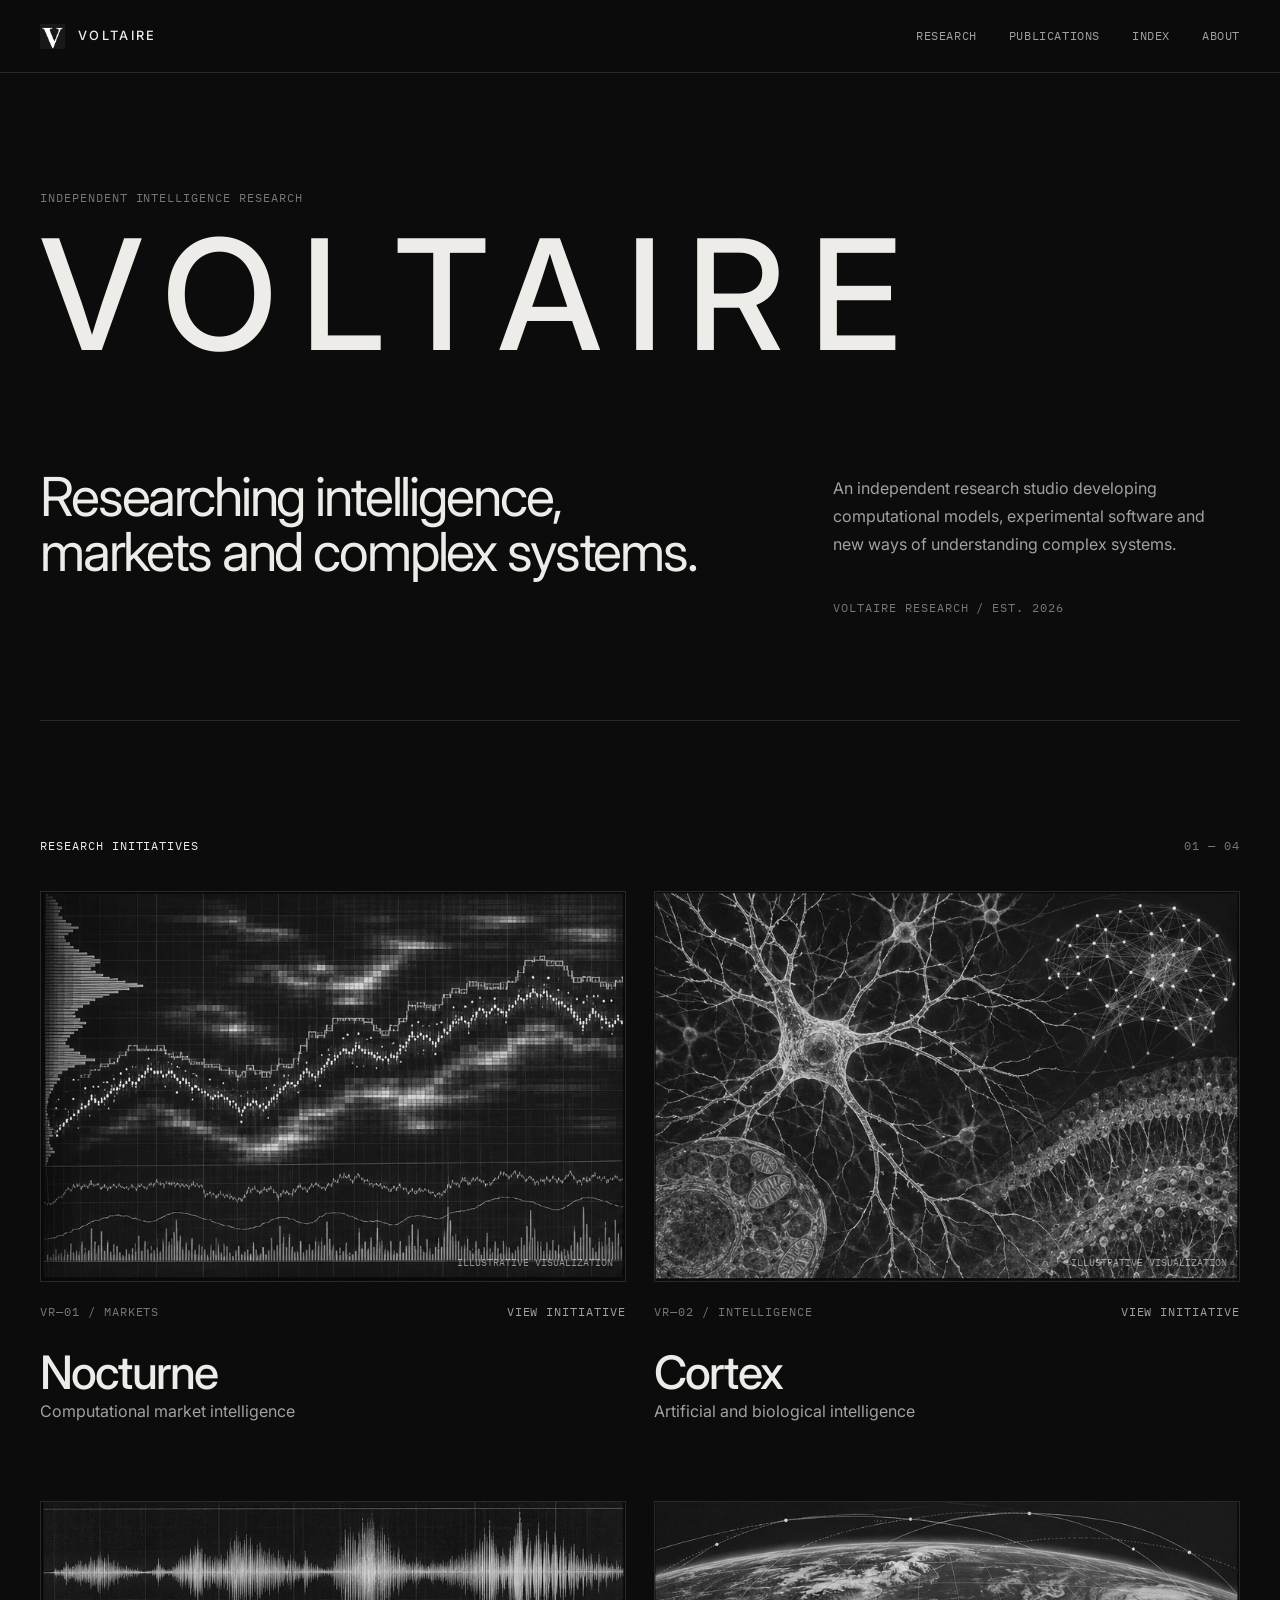
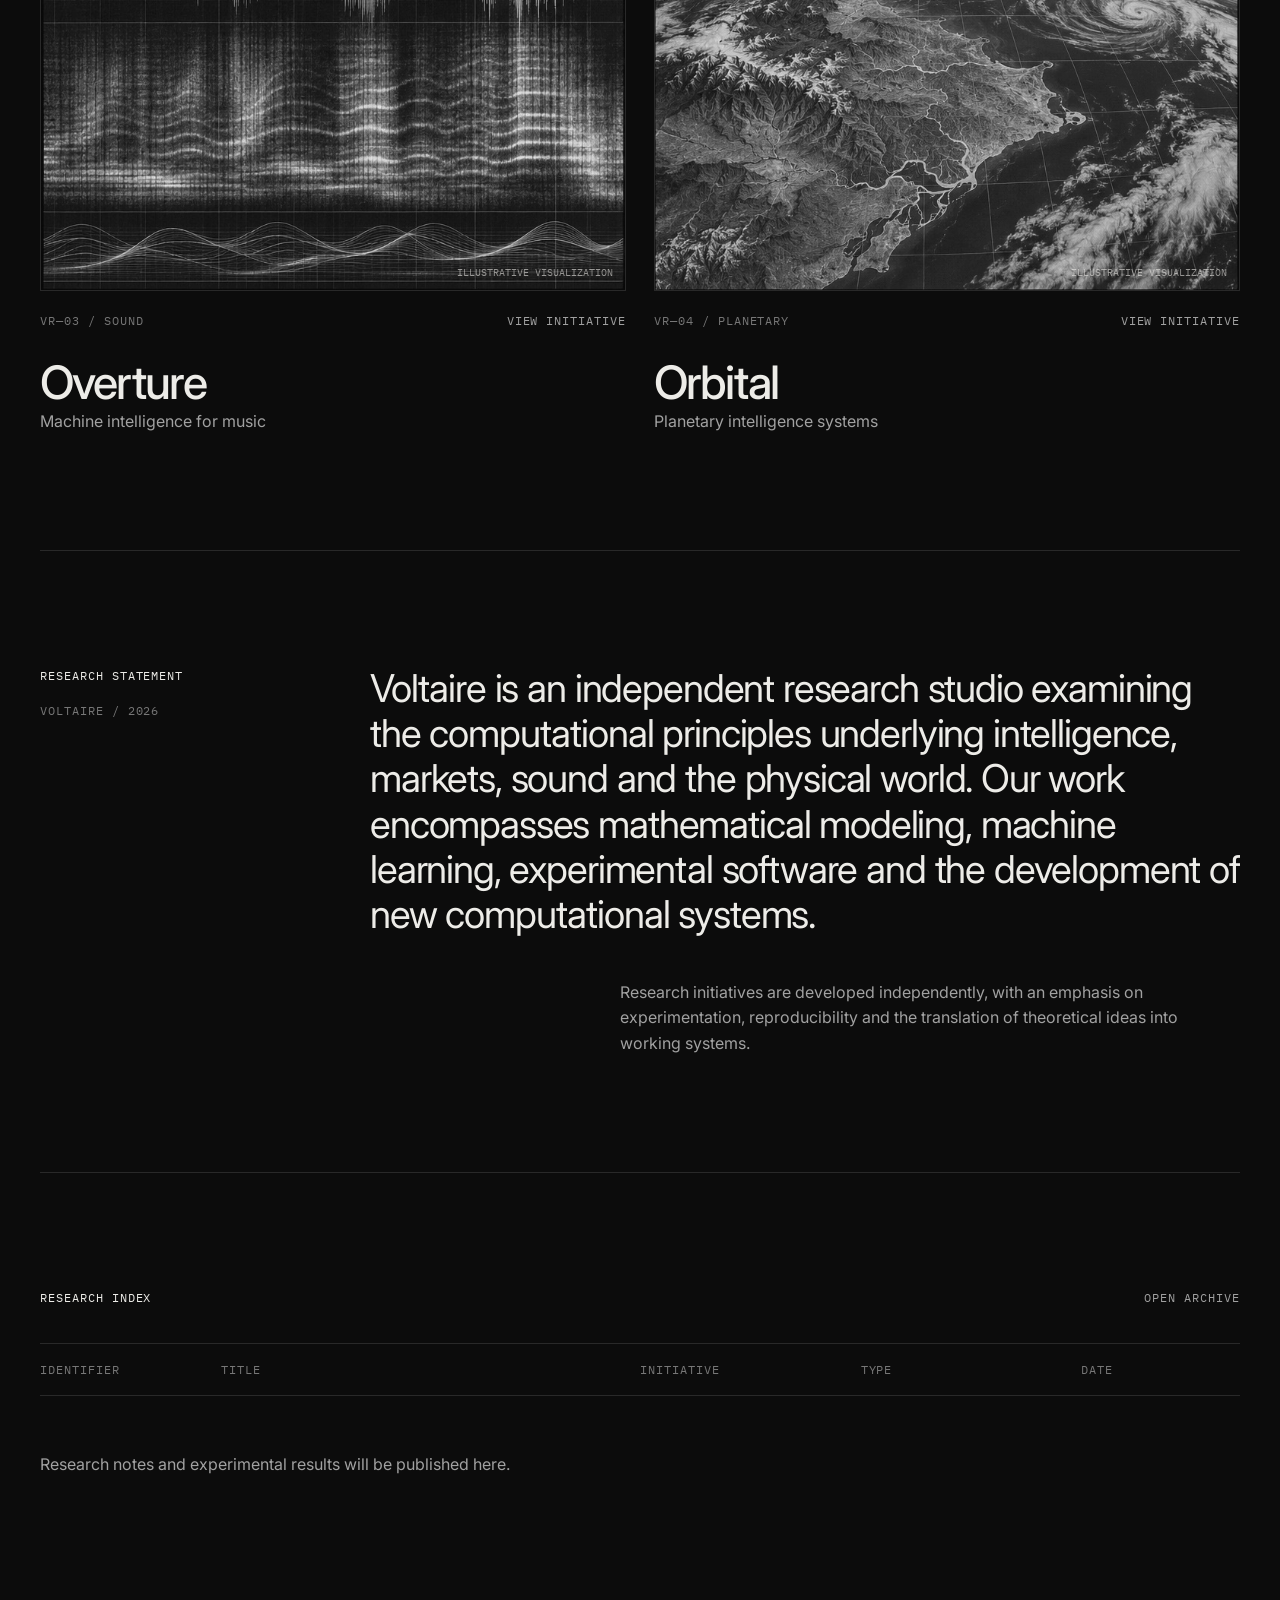
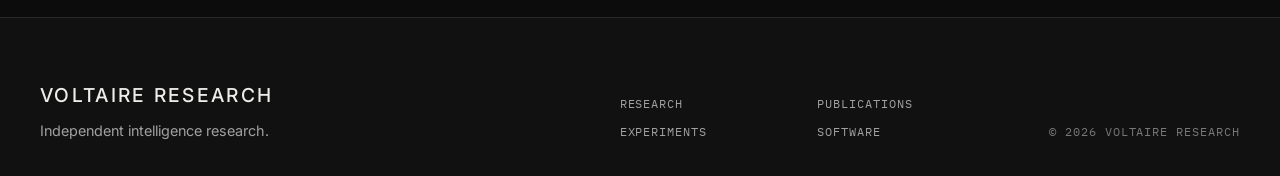
==== commit 1cbfac0c: "Update institutional research tagline" ====
--- a/index.html
+++ b/index.html
@@ -9,7 +9,7 @@
     <meta property="og:description" content="Researching intelligence, markets and complex systems." />
     <meta property="og:type" content="website" />
     <meta property="og:image" content="assets/research/cortex.jpg" />
-    <title>Voltaire Research — Independent Computational Research</title>
+    <title>Voltaire Research — Independent Intelligence Research</title>
     <link rel="icon" href="assets/voltaire-mark.png" />
     <link rel="preconnect" href="https://fonts.googleapis.com" />
     <link rel="preconnect" href="https://fonts.gstatic.com" crossorigin />
@@ -20,7 +20,7 @@
     <div data-site-header></div>
     <main>
       <section class="institutional-hero site-shell">
-        <p class="meta-label">Independent computational research</p>
+        <p class="meta-label">Independent intelligence research</p>
         <h1>Voltaire</h1>
         <div class="hero-lower">
           <p class="hero-tagline">Researching intelligence, markets and complex systems.</p>
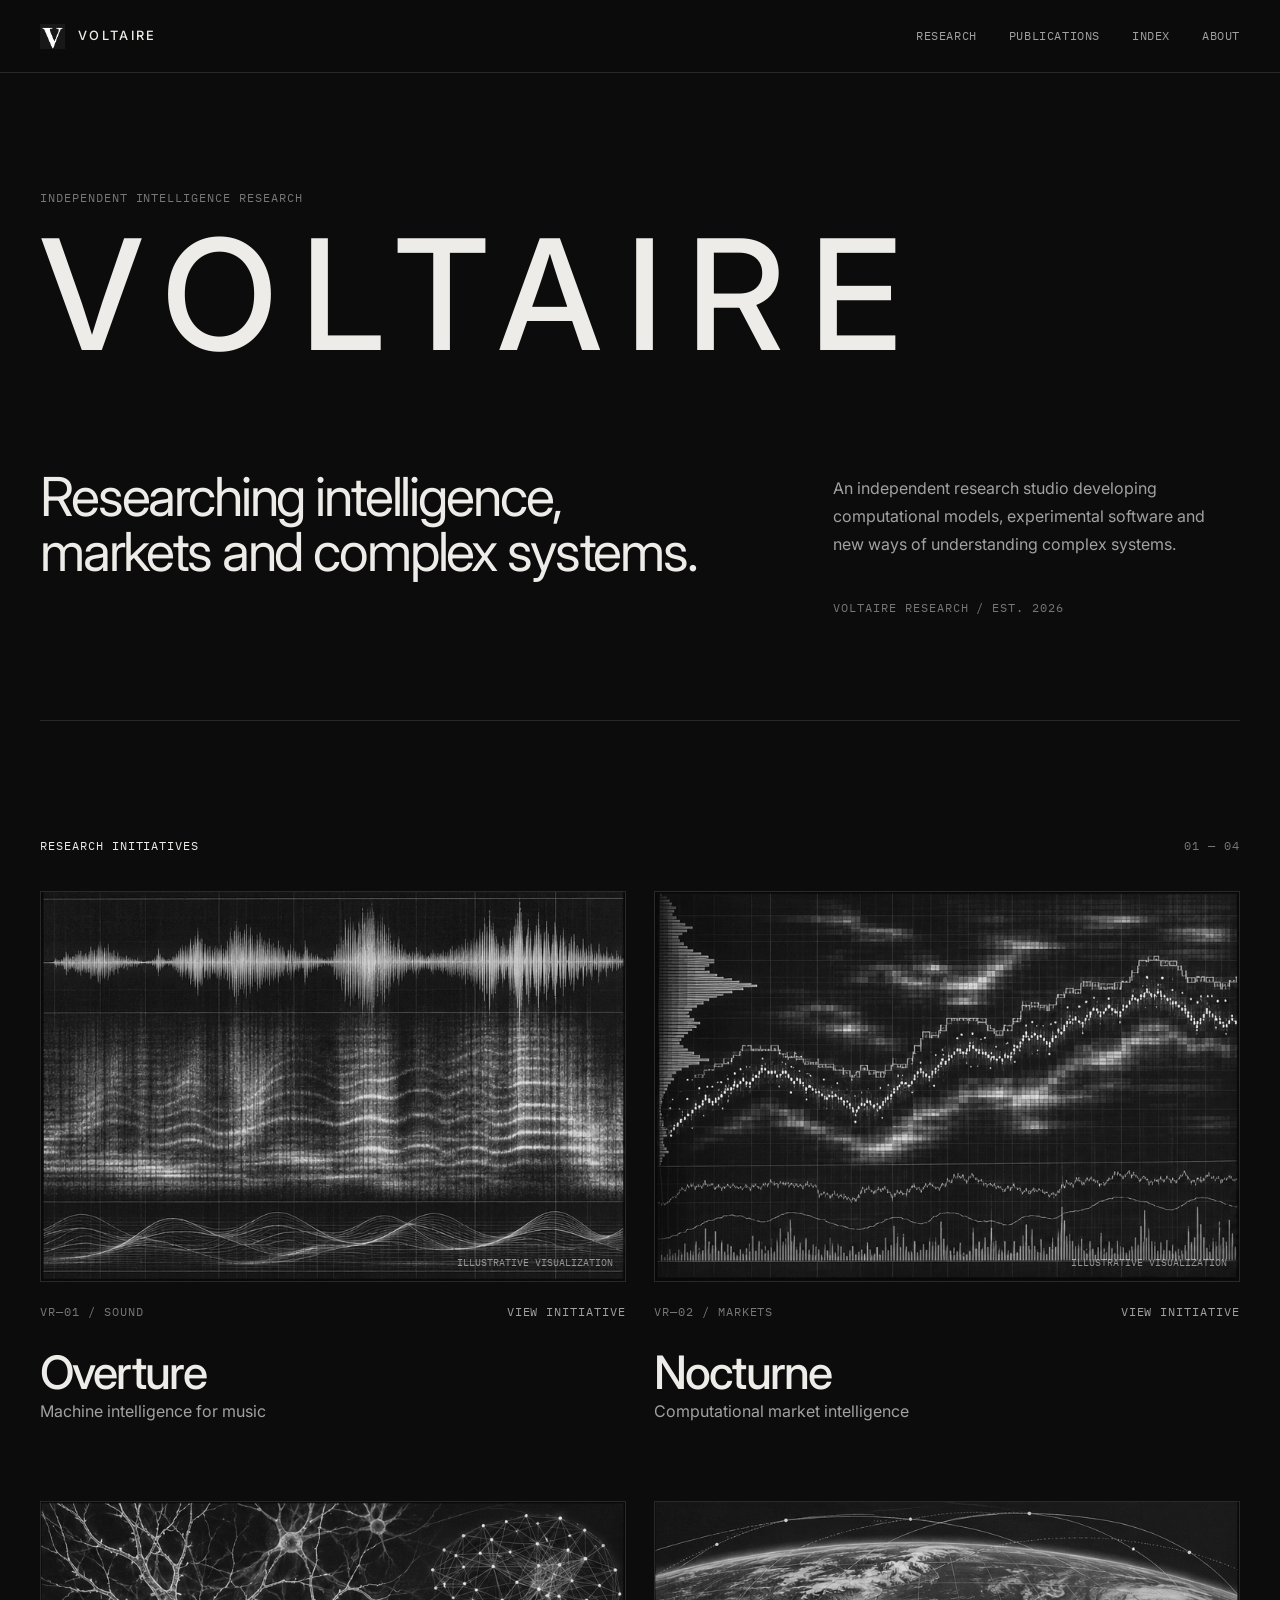
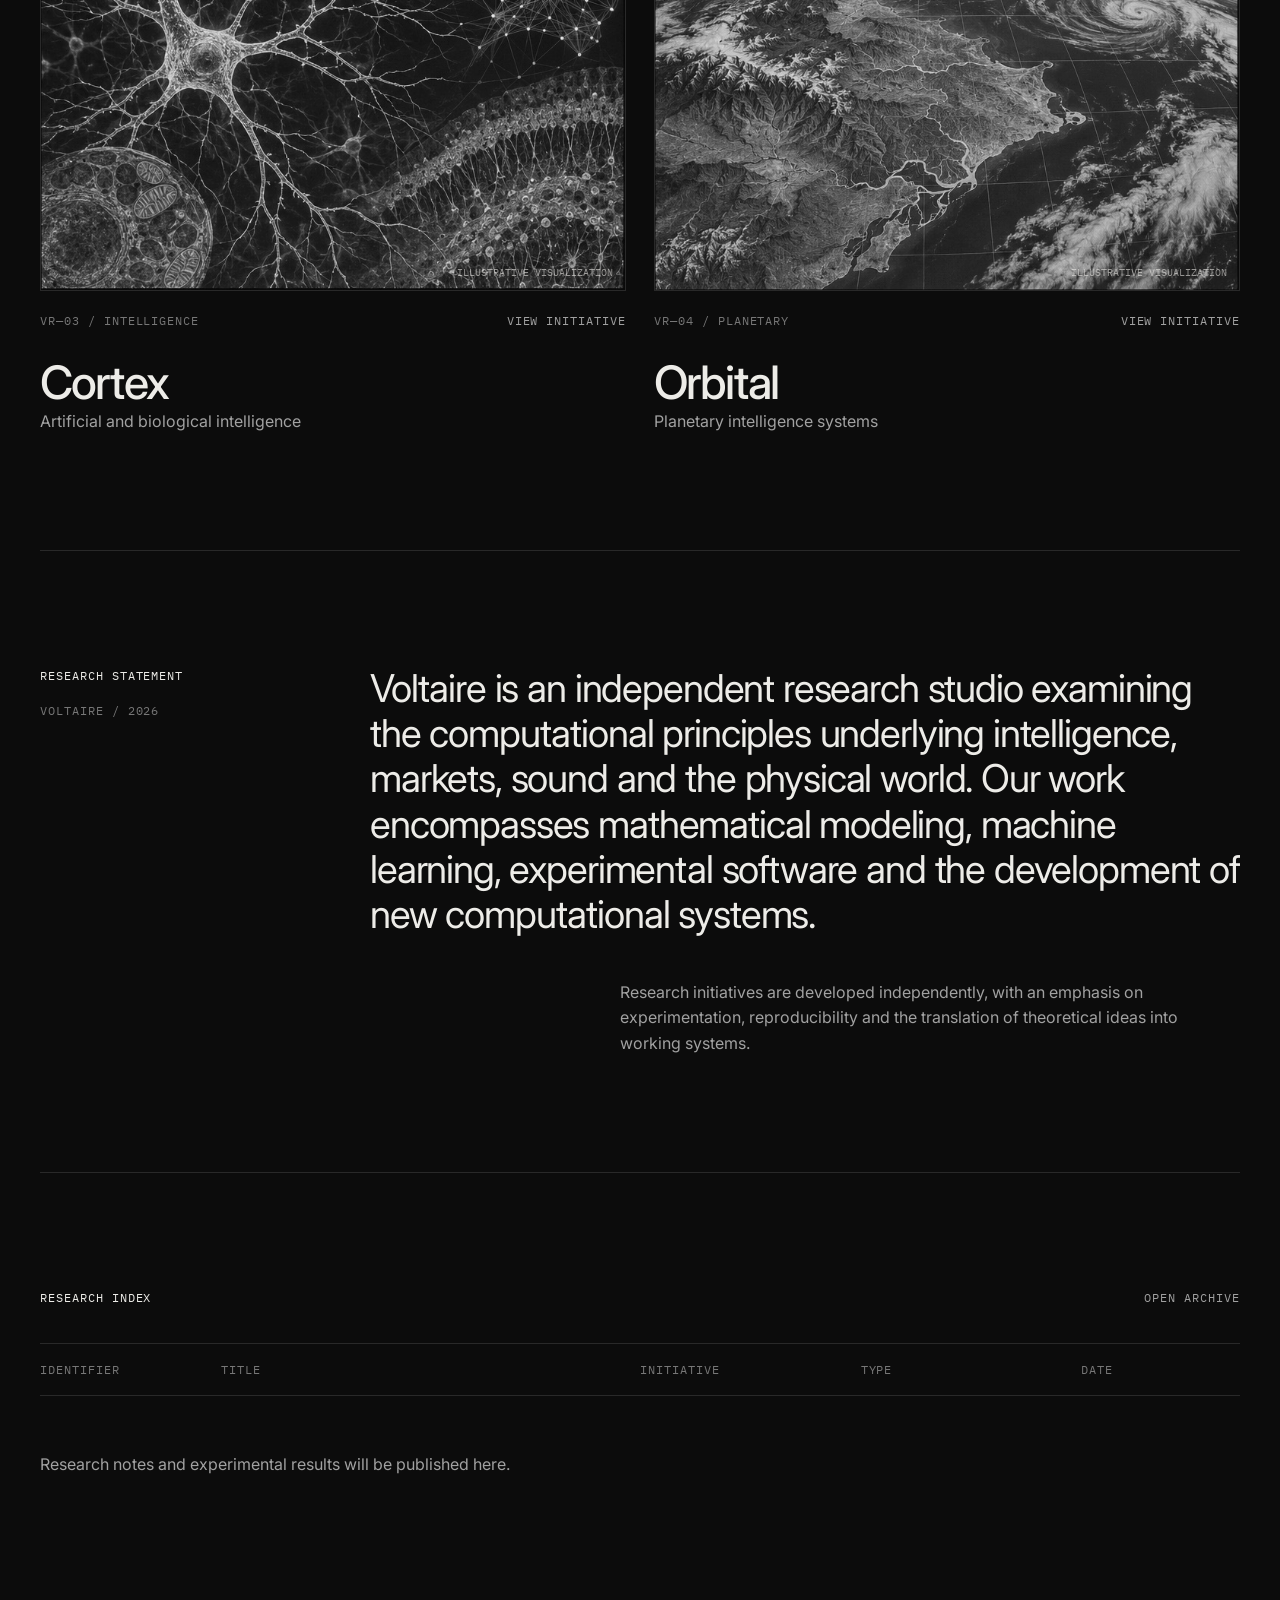
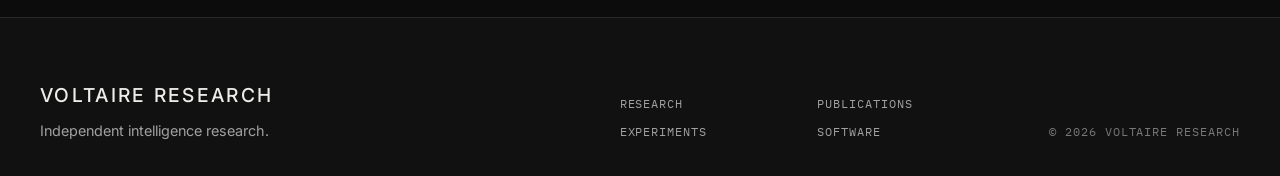
==== commit 77228bc1: "Reorder Voltaire research initiatives" ====
--- a/index.html
+++ b/index.html
@@ -33,9 +33,9 @@
       <section class="section site-shell" aria-labelledby="initiatives-title">
         <div class="section-heading"><h2 id="initiatives-title">Research initiatives</h2><span>01 — 04</span></div>
         <div class="initiative-grid">
-          <a class="initiative-card" href="research/nocturne/"><figure><img src="assets/research/nocturne.jpg" alt="Illustrative grayscale visualization of market microstructure, liquidity and time-series data." /><figcaption>Illustrative visualization</figcaption></figure><div class="initiative-meta"><span>VR—01 / Markets</span><span>View initiative</span></div><h3>Nocturne</h3><p>Computational market intelligence</p></a>
-          <a class="initiative-card" href="research/cortex/"><figure><img src="assets/research/cortex.jpg" alt="Illustrative grayscale neural connectome with biological cells and computational network structures." /><figcaption>Illustrative visualization</figcaption></figure><div class="initiative-meta"><span>VR—02 / Intelligence</span><span>View initiative</span></div><h3>Cortex</h3><p>Artificial and biological intelligence</p></a>
-          <a class="initiative-card" href="research/overture/"><figure><img src="assets/research/overture.jpg" alt="Illustrative grayscale audio waveform, spectrogram and harmonic frequency visualization." /><figcaption>Illustrative visualization</figcaption></figure><div class="initiative-meta"><span>VR—03 / Sound</span><span>View initiative</span></div><h3>Overture</h3><p>Machine intelligence for music</p></a>
+          <a class="initiative-card" href="research/overture/"><figure><img src="assets/research/overture.jpg" alt="Illustrative grayscale audio waveform, spectrogram and harmonic frequency visualization." /><figcaption>Illustrative visualization</figcaption></figure><div class="initiative-meta"><span>VR—01 / Sound</span><span>View initiative</span></div><h3>Overture</h3><p>Machine intelligence for music</p></a>
+          <a class="initiative-card" href="research/nocturne/"><figure><img src="assets/research/nocturne.jpg" alt="Illustrative grayscale visualization of market microstructure, liquidity and time-series data." /><figcaption>Illustrative visualization</figcaption></figure><div class="initiative-meta"><span>VR—02 / Markets</span><span>View initiative</span></div><h3>Nocturne</h3><p>Computational market intelligence</p></a>
+          <a class="initiative-card" href="research/cortex/"><figure><img src="assets/research/cortex.jpg" alt="Illustrative grayscale neural connectome with biological cells and computational network structures." /><figcaption>Illustrative visualization</figcaption></figure><div class="initiative-meta"><span>VR—03 / Intelligence</span><span>View initiative</span></div><h3>Cortex</h3><p>Artificial and biological intelligence</p></a>
           <a class="initiative-card" href="research/orbital/"><figure><img src="assets/research/orbital.jpg" alt="Illustrative grayscale Earth-observation image with topographic data, geospatial grids and orbital tracks." /><figcaption>Illustrative visualization</figcaption></figure><div class="initiative-meta"><span>VR—04 / Planetary</span><span>View initiative</span></div><h3>Orbital</h3><p>Planetary intelligence systems</p></a>
         </div>
       </section>
